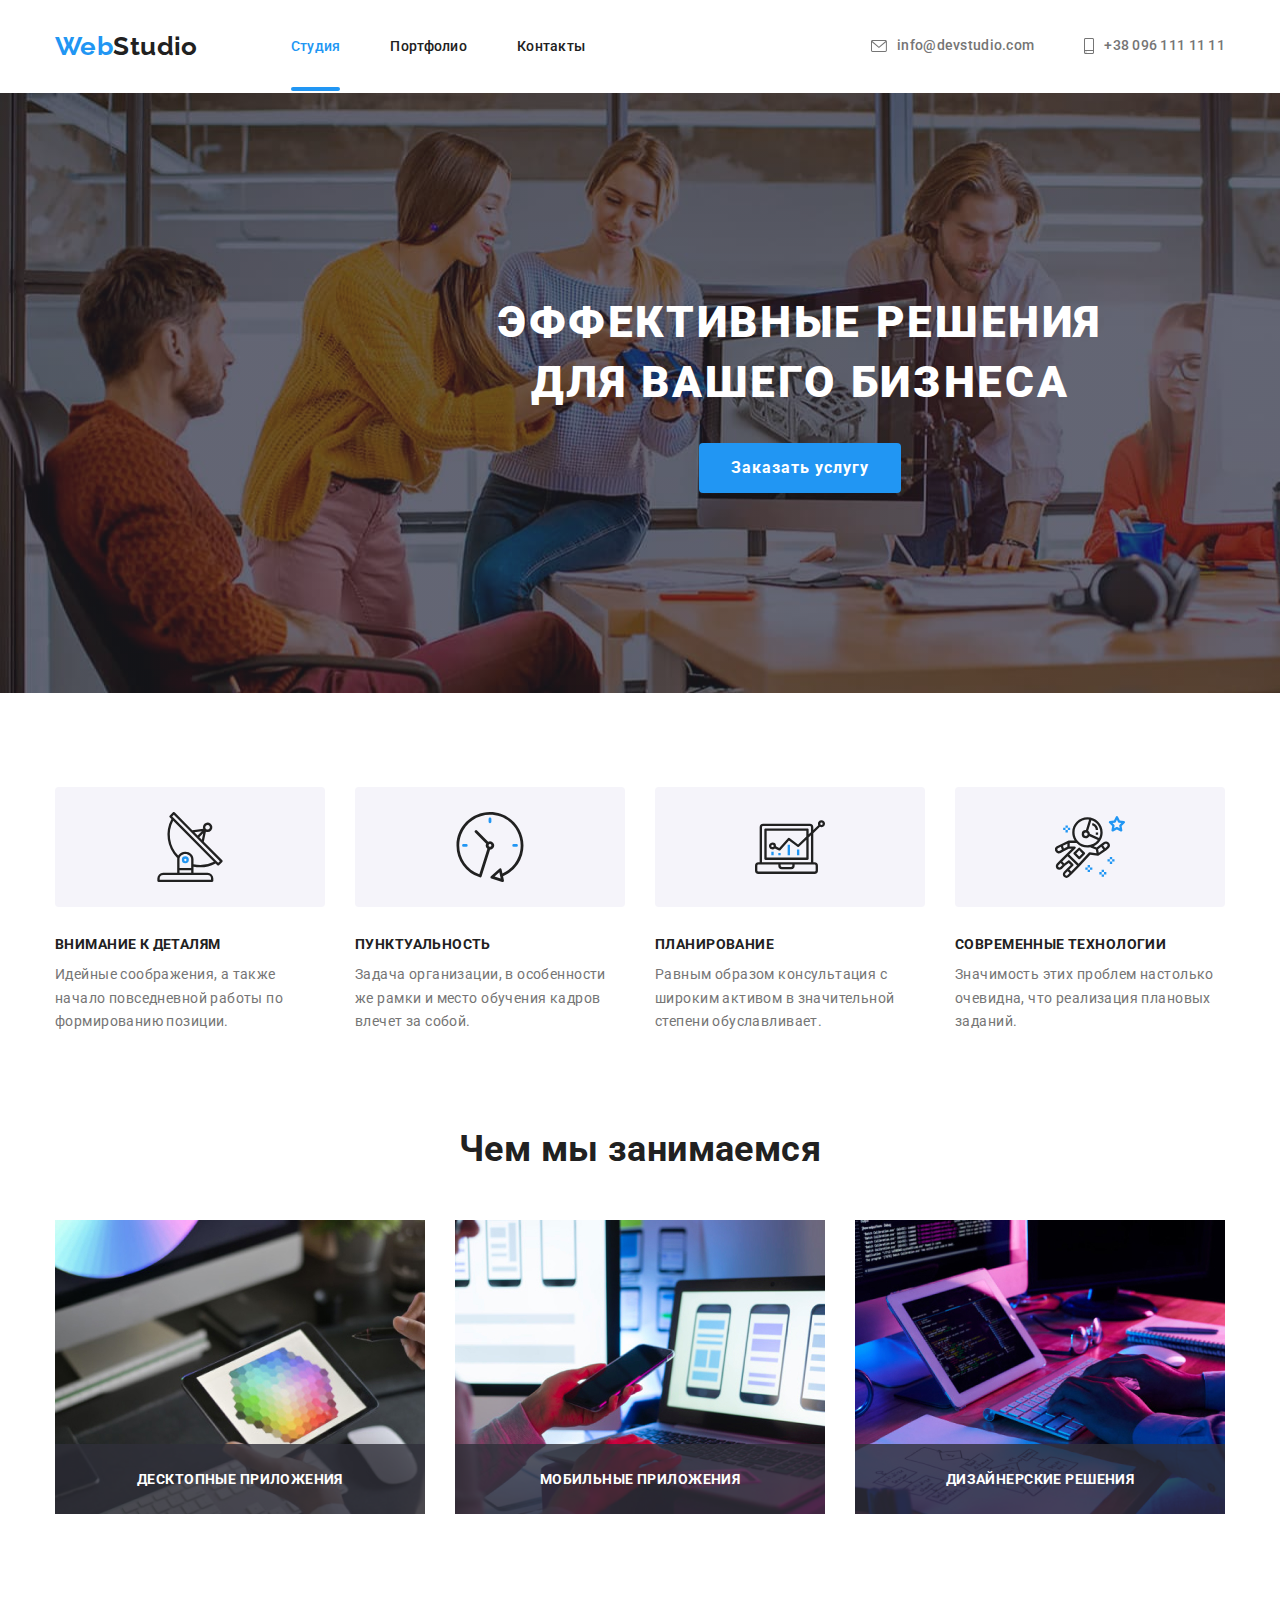
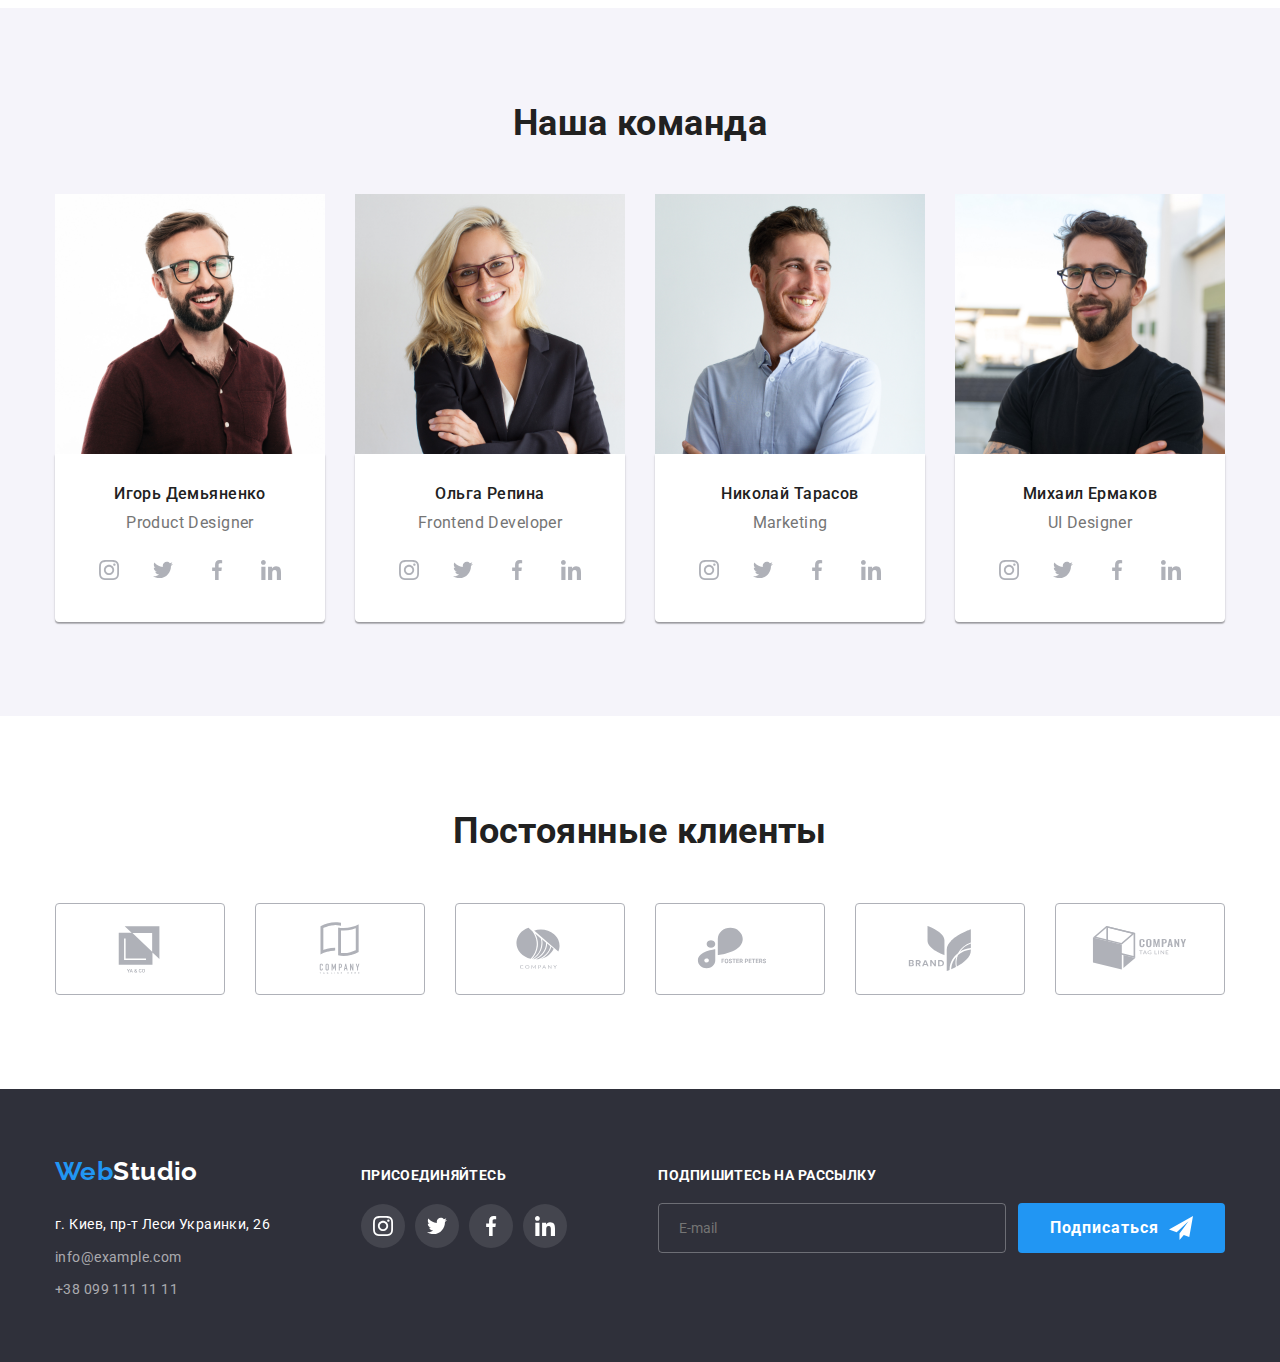
==== index.html @ 73d733df "Clear" ====
<!DOCTYPE html>
<html lang="ru">

<head>
    <meta charset="UTF-8">
    <meta http-equiv="X-UA-Compatible" content="IE=edge">
    <meta name="viewport" content="width=device-width, initial-scale=1.0">
    <title>Document</title>
    <link rel="stylesheet" href="https://cdnjs.cloudflare.com/ajax/libs/modern-normalize/1.1.0/modern-normalize.min.css">
    <link href="https://fonts.googleapis.com/css2?family=Raleway:wght@700&family=Roboto:wght@400;500;700;900&display=swap"
    rel="stylesheet">
    <link rel="stylesheet" href="./CSS/main.min.css">
</head>

<body>
    <header class="header">
        <div class="container main-header">
        <nav class="header-nav">
            <a href="./index.html" class="logo link"><span class="first-word">Web</span>Studio</a>
            <ul class="site-nav list">
                <li class="site-nav-item"><a href="./index.html" class="studio-link link item">Студия</a></li>
                <li class="site-nav-item"><a href="./portfolio.html" class="link item">Портфолио</a></li>
                <li class="site-nav-item"><a href="" class="contacts-link link item">Контакты</a></li>
            </ul>
        </nav>
        <ul class="contacts list">
            <li class="contact-item"><a href="mailto:info@devstudio.com" class="item">
                <svg class="contact-icon-e-mail">
                    <use href="./images/background-img/symbol-defs.svg#icon-envelope">
                    </use>
                </svg>info@devstudio.com</a></li>
            <li class="contact-item"><a href="tel:+380961111111" class="item">
                <svg class="contact-icon-smartphone">
                    <use href="./images/background-img/symbol-defs.svg#icon-smartphone">
                    </use>
                </svg>+38 096 111 11 11</a></li>
        </ul>
        </div>
    </header>
    <main>
        <!--Секция герой-->
        <section class="hero">
            <div class="container hero__content">
            <h1 class="hero__title">Эффективные решения для вашего бизнеса</h1>
            <button type="button" data-modal-open>Заказать услугу</button> 
            </div>
        </section>
        <!--Секция с особенностями-->
        <section class="features">
            <div class="container">
            <h2 class="visually-hidden">Особенности</h2>
            <ul class="features__list list">
                <li class="features__item">
                    <h3 class="features__title">Внимание к деталям</h3>
                    <p class="features__text">Идейные соображения, а также начало повседневной работы по формированию позиции.</p>
                </li>
                <li class="features__item">
                    <h3 class="features__title">Пунктуальность</h3>
                    <p class="features__text">Задача организации, в особенности же рамки и место обучения кадров влечет за собой.</p>
                </li>
                <li class="features__item">
                    <h3 class="features__title">Планирование</h3>
                    <p class="features__text">Равным образом консультация с широким активом в значительной степени обуславливает.</p>
                </li>
                <li class="features__item">
                    <h3 class="features__title">Современные технологии</h3>
                    <p class="features__text">Значимость этих проблем настолько очевидна, что реализация плановых заданий.</p>
                </li>
            </ul>
            </div>
        </section>
        <!--Секция о работе-->
        <section class="work">
            <div class="container">
            <h2 class="work__title title">Чем мы занимаемся</h2>
            <ul class="work__list list">
                <li class="work__item">
                    <img src="./images/section3/img.jpg" width="370" height="294" alt="Печать на планшете">
                                      <div class="work__box"><p class="work__text">Десктопные приложения</p></div>
                </li>
                <li class="work__item"><img src="./images/section3/img-2.jpg" width="370" height="294" alt="Печать на ноутбуке">
                                      <div class="work__box"><p class="work__text">Мобильные приложения</p></div>
                </li>
                <li class="work__item"><img src="./images/section3/img-3.jpg" width="370" height="294" alt="Планшет с изображением палитры">
                                      <div class="work__box"><p class="work__text">Дизайнерские решения</p></div>
                </li>
            </ul>
            </div>
        </section>
        <!--Секция команды-->
        <section class="cards">
            <div class="container">
            <h2 class="cards__title title">Наша команда</h2>
            <ul class="cards__list list">
                <li class="cards__item">
                    <img src="./images/section4/img.jpg" width="270" height="260" alt="Изображение мужчини">
                    <div class="cards__footer">
                    <h3 class="cards__name">Игорь Демьяненко</h3>
                    <p class="cards__pos">Product Designer</p>
                    <ul class="social list">
                        <li class="social__item"><a href="" target="_blank"
                rel="noopener nofollow noreferrer" class="social__link">
                                <svg class="social__icon">
                                    <use href="./images/background-img/symbol-defs.svg#icon-instagram"></use>
                                </svg>
                            </a></li>
                        <li class="social__item"><a href="" target="_blank"
                rel="noopener nofollow noreferrer" class="social__link">
                                <svg class="social__icon">
                                    <use href="./images/background-img/symbol-defs.svg#icon-twitter">
                                    </use>
                                </svg>
                            </a></li>
                        <li class="social__item"><a href="" target="_blank"
                rel="noopener nofollow noreferrer" class="social__link">
                                <svg class="social__icon">
                                    <use href="./images/background-img/symbol-defs.svg#icon-facebook">
                                    </use>
                                </svg>
                            </a></li>
                        <li class="social__item"><a href="" target="_blank"
                rel="noopener nofollow noreferrer" class="social__link">
                                <svg class="social__icon">
                                    <use href="./images/background-img/symbol-defs.svg#icon-linkedin">
                                    </use>
                                </svg>
                            </a></li>
                    </ul>
                    </div>
                </li>
                <li class="cards__item">
                    <img src="./images/section4/img-2.jpg" width="270" height="260" alt="Изображение женщини">
                    <div class="cards__footer">
                    <h3 class="cards__name">Ольга Репина</h3>
                    <p class="cards__pos">Frontend Developer</p>
                    <ul class="social list">
                        <li class="social__item"><a href="" target="_blank"
                rel="noopener nofollow noreferrer" class="social__link">
                                <svg class="social__icon">
                                    <use href="./images/background-img/symbol-defs.svg#icon-instagram"></use>
                                </svg>
                            </a></li>
                        <li class="social__item"><a href="" target="_blank"
                rel="noopener nofollow noreferrer" class="social__link">
                                <svg class="social__icon">
                                    <use href="./images/background-img/symbol-defs.svg#icon-twitter">
                                    </use>
                                </svg>
                            </a></li>
                        <li class="social__item"><a href="" target="_blank"
                rel="noopener nofollow noreferrer" class="social__link">
                                <svg class="social__icon">
                                    <use href="./images/background-img/symbol-defs.svg#icon-facebook">
                                    </use>
                                </svg>
                            </a></li>
                        <li class="social__item"><a href="" target="_blank"
                rel="noopener nofollow noreferrer" class="social__link">
                                <svg class="social__icon">
                                    <use href="./images/background-img/symbol-defs.svg#icon-linkedin">
                                    </use>
                                </svg>
                            </a></li>
                    </ul>
                    </div>
                </li>
                <li class="cards__item">
                    <img src="./images/section4/img-3.jpg" width="270" height="260" alt="Изображение мужчини">
                    <div class="cards__footer">
                    <h3 class="cards__name">Николай Тарасов</h3>
                    <p class="cards__pos">Marketing</p>
                    <ul class="social list">
                        <li class="social__item"><a href="" target="_blank"
                rel="noopener nofollow noreferrer" class="social__link">
                                <svg class="social__icon">
                                    <use href="./images/background-img/symbol-defs.svg#icon-instagram"></use>
                                </svg>
                            </a></li>
                        <li class="social__item"><a href="" target="_blank"
                rel="noopener nofollow noreferrer" class="social__link">
                                <svg class="social__icon">
                                    <use href="./images/background-img/symbol-defs.svg#icon-twitter">
                                    </use>
                                </svg>
                            </a></li>
                        <li class="social__item"><a href="" target="_blank"
                rel="noopener nofollow noreferrer" class="social__link">
                                <svg class="social__icon">
                                    <use href="./images/background-img/symbol-defs.svg#icon-facebook">
                                    </use>
                                </svg>
                            </a></li>
                        <li class="social__item"><a href="" target="_blank"
                rel="noopener nofollow noreferrer" class="social__link">
                                <svg class="social__icon">
                                    <use href="./images/background-img/symbol-defs.svg#icon-linkedin">
                                    </use>
                                </svg>
                            </a></li>
                    </ul>
                    </div>
                </li>
                <li class="cards__item">
                    <img src="./images/section4/img-4.jpg" width="270" height="260" alt="Изображение мужчини">
                    <div class="cards__footer">
                    <h3 class="cards__name">Михаил Ермаков</h3>
                    <p class="cards__pos">UI Designer</p>
                    <ul class="social list">
                        <li class="social__item"><a href="" target="_blank"
                rel="noopener nofollow noreferrer" class="social__link">
                                <svg class="social__icon">
                                    <use href="./images/background-img/symbol-defs.svg#icon-instagram"></use>
                                </svg>
                            </a></li>
                        <li class="social__item"><a href="" target="_blank"
                rel="noopener nofollow noreferrer" class="social__link">
                                <svg class="social__icon">
                                    <use href="./images/background-img/symbol-defs.svg#icon-twitter">
                                    </use>
                                </svg>
                            </a></li>
                        <li class="social__item"><a href="" target="_blank"
                rel="noopener nofollow noreferrer" class="social__link">
                                <svg class="social__icon">
                                    <use href="./images/background-img/symbol-defs.svg#icon-facebook">
                                    </use>
                                </svg>
                            </a></li>
                        <li class="social__item"><a href="" target="_blank"
                rel="noopener nofollow noreferrer" class="social__link">
                                <svg class="social__icon">
                                    <use href="./images/background-img/symbol-defs.svg#icon-linkedin">
                                    </use>
                                </svg>
                            </a></li>
                    </ul>
                    </div>
                </li>
            </ul>
            </div>
        </section>
        <!-- Секция постоянные клиенты -->
        <section class="clients">
            <div class="container">
            <h2 class="clients__title">Постоянные клиенты</h2>
            <ul class="clients__list list">
                <li class="clients__item"><a href="" class="clients__link">
                    <svg class="clients__icon">
                        <use href="./images/background-img/symbol-defs.svg#icon-first">
                        </use>
                    </svg>
                </a></li>
                <li class="clients__item"><a href="" class="clients__link">
                    <svg class="clients__icon">
                        <use href="./images/background-img/symbol-defs.svg#icon-second">

                        </use>
                    </svg>
                </a></li>
                <li class="clients__item"><a href="" class="clients__link">
                    <svg class="clients__icon">
                        <use href="./images/background-img/symbol-defs.svg#icon-third">
                        </use>
                    </svg>
                </a></li>
                <li class="clients__item"><a href="" class="clients__link">
                    <svg class="clients__icon">
                        <use href="./images/background-img/symbol-defs.svg#icon-fourth">
                        </use>
                    </svg>
                </a></li>
                <li class="clients__item"><a href="" class="clients__link">
                    <svg class="clients__icon">
                        <use href="./images/background-img/symbol-defs.svg#icon-fifth">
                        </use>
                    </svg>
                </a></li>
                <li class="clients__item"><a href="" class="clients__link">
                    <svg class="clients__icon">
                        <use href="./images/background-img/symbol-defs.svg#icon-sixth">
                        </use>
                    </svg>
                </a></li>
            </ul>
            </div>
        </section>
    </main>

    <!-- FOOTER -->
    <footer class="footer">
        <div class="container footer-container">
            <div class="first-part">
        <a href="./index.html" class="logo link"><span class="first-word">Web</span>Studio</a>
                <address>
                    <ul class="contacts-list list">
                        <li class="fact-address footer-item"> <a href="https://www.google.com/maps/place/бул.+Леси+Украинки,+26,+Киев,+02000/@50.4265807,30.5361971,17z/data=!3m1!4b1!4m5!3m4!1s0x40d4cf0e033ecbe9:0x57a4dffefec77da0!8m2!3d50.4265807!4d30.5383858" target="_blank"
                rel="noopener nofollow noreferrer" class="link address">г. Киев, пр-т Леси Украинки, 26</a></li>
                        <li class="footer-item"><a href="mailto:info@example.com" class="address">info@example.com</a></li>
                        <li class="footer-item"><a href="tel:+380991111111" class="address">+38 099 111 11 11</a></li>
                    </ul>
                </address>
                </div>
                <div class="second-part">
                <p class="second-part-title">присоединяйтесь</p>
                <ul class="social-list list">
                    <li class="social-item"><a href="" target="_blank"
                rel="noopener nofollow noreferrer" class="social-item-link">
                        <svg class="icon">
                            <use href="./images/background-img/symbol-defs.svg#icon-instagram"></use>
                        </svg>
                    </a></li>
                    <li class="social-item"><a href="" target="_blank"
                rel="noopener nofollow noreferrer" class="social-item-link">
                        <svg class="icon">
                            <use href="./images/background-img/symbol-defs.svg#icon-twitter">
                            </use>
                        </svg>
                    </a></li>
                    <li class="social-item"><a href="" target="_blank"
                rel="noopener nofollow noreferrer" class="social-item-link">
                        <svg class="icon">
                            <use href="./images/background-img/symbol-defs.svg#icon-facebook">
                            </use>
                        </svg>
                    </a></li>
                    <li class="social-item"><a href="" target="_blank"
                rel="noopener nofollow noreferrer" class="social-item-link">
                        <svg class="icon">
                            <use href="./images/background-img/symbol-defs.svg#icon-linkedin">
                            </use>
                        </svg>
                    </a></li>
                </ul>
                </div>
                <div class="third-part">
                <p class="third-part-text">подпишитесь на рассылку</p>
                <form class="third-part-form">
                    <input type="email" name="mail" class="mail-input" placeholder="E-mail">
                    <button class="third-part-btn btn" type="submit">Подписаться</button>
                </form>
                </div>
         </div>
    </footer>
    <div class="backdrop is-hidden" data-modal>
        <div class="modal">
            <button class="modal-button" data-modal-close>
                <svg class="exit-icon">
                    <use href="./images/background-img/symbol-defs.svg#icon-Vector-2">
                    </use>
                </svg>
            </button>
            <p class="form-title">Оставьте свои данные, мы вам перезвоним</p>
            <form class="form">
                <div class="form_field">
                <label class="lable" for="name">Имя</label>
                <div class="input-wrap">
                <input class="input" type="text" name="name" id="name">
                <svg class="icon-input" width="18" height="18">
                    <use href="./images/background-img/symbol-defs.svg#icon-person">
                    </use>
                </svg>
                </div>
                </div>
                <div class="form_field">
                <label class="lable" for="tel">Телефон</label>
                <div class="input-wrap">
                <input class="input" type="tel" name="tel" id="tel">
                <svg class="icon-input" width="18" height="18">
                    <use href="./images/background-img/symbol-defs.svg#icon-phone">
                    </use>
                    </svg>
                </div>
                </div>
                <div class="form_field">
                <label class="lable" for="mail">Почта</label>
                <div class="input-wrap">
                <input class="input" type="email" name="mail" id="mail">
                <svg class="icon-input" width="18" height="18">
                    <use href="./images/background-img/symbol-defs.svg#icon-email">
                    </use>
                </svg>
                </div>
                </div>
                <div class="form_field">
                    <label class="lable" for="modal-textarea">Комментарий</label>
                    <textarea class="textarea" name="comment" id="modal-textarea" placeholder="Введите текст" ></textarea>
                </div>
                <div class="form_field">
                    <input type="checkbox" name="agreement" value="agreement" class="modal-check visually-hidden" id="agreement" />
                    <label for="agreement" class="agreement-text">Соглашаюсь с рассылкой и принимаю <a class="contract-link" href="">Условия договора</a></label>
                 </div>
                 <button class="modal-btn btn" type="submit">Отправить</button>
            </form>
        </div>
        </div>

        <script src="./js/modal.js"></script>
</body>
</html>
---- CSS/main.min.css ----
:root{--bgc: #FFFFFF;--secondary-bgc: #2F303A;--bgc-accent: #F5F4FA;--text-color: #757575;--header-color: #212121;--accent-text: #2196F3;--main-cub: cubic-bezier(0.4, 0, 0.2, 1)}.visually-hidden{position:absolute;white-space:nowrap;width:1px;height:1px;overflow:hidden;border:0;padding:0;clip:rect(0 0 0 0);clip-path:inset(50%);margin:-1px}p,h1,h2,h3,h4,h5,h6{margin:0}ul,ol{margin:0;padding-left:0}button{cursor:pointer}img{display:block}body{background-color:var(--bgc);color:var(--text-color);font-family:Roboto,sans-serif;font-size:14px;letter-spacing:.03em}.list{list-style:none}.link{text-decoration:none}.container{width:1200px;margin:0 auto;padding-left:15px;padding-right:15px}button{display:inline-block;background-color:var(--accent-text);color:var(--bgc);font-family:inherit;font-weight:700;font-size:16px;line-height:1.87;letter-spacing:.06em;border-radius:4px;min-width:200px;height:50px;padding:10px 32px;border:0}.title{color:var(--header-color);font-weight:700;font-size:36px;line-height:1.17;text-align:center}.backdrop{position:fixed;top:0;left:0;width:100%;height:100%;background-color:rgba(0,0,0,.2);opacity:1;transition:opacity 250ms var(--main-cub),visibility 250ms var(--main-cub)}.backdrop.is-hidden{opacity:0;pointer-events:none;visibility:hidden}.modal{position:absolute;top:50%;left:50%;transform:translate(-50%, -50%);width:528px;min-height:581px;background-color:var(--bgc);padding:40px;box-shadow:0px 4px 4px rgba(0,0,0,.15);border-radius:4px;transform:translate(-50%, -50%) scale(1);transition:transform 250ms var(--main-cub)}.backdrop.is-hidden .modal{transform:translate(-50%, -50%) scale(0.75)}.modal-button{position:absolute;top:8px;right:8px;display:flex;align-items:center;justify-content:center;padding:0;min-width:30px;height:30px;border:1px solid rgba(0,0,0,.1);background-color:rgba(0,0,0,0);border-radius:50%;opacity:1;transition:opacity 250ms var(--main-cub)}.modal-button:hover,.modal-button:focus{fill:var(--accent-text)}.exit-icon{padding:1px;width:11px;height:11px}.form-title{font-weight:700;font-size:20px;line-height:1.15;text-align:center;margin-bottom:12px;color:var(--header-color)}.form_field{width:448px;margin-bottom:10px}.lable{display:block;font-size:12px;line-height:1.1666666667;letter-spacing:.01em;margin-bottom:4px;color:var(--text-color)}.input-wrap{position:relative}.input{width:100%;height:40px;border:1px solid rgba(33,33,33,.2);border-radius:4px;padding-left:35px;outline:none;transition:border-color 250ms var(--main-cub)}.input:focus{border-color:var(--accent-text)}.icon-input{position:absolute;left:12px;top:50%;transform:translateY(-50%);transition:fill 250ms var(--main-cub)}.icon-input:focus+.icon-input{fill:var(--accent-text)}.textarea{width:100%;height:120px;padding:12px 16px;border:1px solid rgba(33,33,33,.2);border-radius:4px;resize:none;outline:none;transition:border-color 250ms var(--main-cub)}.textarea::placeholder{font-size:14px;line-height:1.1428571429;letter-spacing:.01em;color:rgba(117,117,117,.5)}.textarea:focus{border-color:var(--accent-text)}.agreement-text{display:flex;align-items:center;font-weight:400;font-size:14px;line-height:1.7142857143;color:#757575}.agreement-text::before{content:"";width:16px;height:15px;border:2px solid var(--header-color);border-radius:3px;margin-right:8px}.modal-check:checked+.agreement-text::before{background-color:var(--accent-text);background-image:url(../images/background-img/check.svg);background-repeat:no-repeat;background-position:center;border:none}.modal-check:focus+.agreement-text::before{border-color:var(--accent-text)}.contract-link{color:var(--accent-text)}.modal-btn{display:block;margin:0 auto;margin-top:30px;box-shadow:0px 4px 4px rgba(0,0,0,.15);border-radius:4px}.main-header{display:flex;align-items:center}.header{padding-top:24px;padding-bottom:25px}.header-nav{display:flex;align-items:center}.logo{color:var(--header-color);font-family:Raleway,sans-serif;font-weight:700;font-size:26px;line-height:1.7;margin-right:93px}.logo .first-word{color:var(--accent-text)}.site-nav{display:flex}.site-nav>li:not(:last-child){margin-right:50px}.site-nav a{color:var(--header-color);font-weight:500;line-height:16px;letter-spacing:.02em;transition:color 250ms var(--main-cub)}.site-nav a:hover,.site-nav a:focus{color:var(--accent-text)}.site-nav-item{position:relative}.site-nav .studio-link::after{position:absolute;bottom:0;left:0;transform:translateY(37px);content:"";display:block;width:100%;height:4px;background:#2196f3;border-radius:2px}.site-nav .portfolio-link::after{position:absolute;bottom:0;left:0;transform:translateY(37px);content:"";display:block;width:100%;height:4px;background:#2196f3;border-radius:2px}.site-nav .portfolio-link{color:var(--accent-text)}.site-nav .studio-link{color:var(--accent-text)}.contacts{display:flex;margin-left:auto}.contacts a{display:flex;align-items:center;font-weight:500;line-height:1.14;letter-spacing:.02em;color:var(--text-color);text-decoration:none;transition:color 250ms var(--main-cub)}.contacts a:hover,.contacts a:focus{color:var(--accent-text)}.contacts>.contact-item:not(:last-child){margin-right:50px}.item{padding-top:12px;padding-bottom:12px}.contact-icon-e-mail{width:16px;height:12px;fill:currentColor;margin-right:10px}.contact-icon-smartphone{width:10px;height:16px;fill:currentColor;margin-right:10px}.hero{background-color:#c4c4c4;width:1600px;background-image:linear-gradient(rgba(47, 48, 58, 0.4), rgba(47, 48, 58, 0.4)),url(../images/background-img/img-bg.jpg);background-repeat:no-repeat;margin:auto;padding-top:200px;padding-bottom:200px}.hero__content{text-align:center}.hero__title{color:var(--bgc);width:696px;font-weight:900;font-size:44px;line-height:1.36;letter-spacing:.06em;text-transform:uppercase;margin-left:auto;margin-right:auto;margin-bottom:30px}.features{padding-top:94px;padding-bottom:94px}.features__list{display:flex;justify-content:center}.features__item{width:calc((100% - 90px)/4);margin-right:30px}.features__item:last-child{margin-right:0}.features__text{font-size:14px;line-height:1.7;letter-spacing:.03em}.features__title{color:var(--header-color);font-weight:700;font-size:14px;line-height:1.14;text-transform:uppercase;margin-bottom:10px}.features__item::before{display:block;content:"";margin-bottom:30px;height:120px;background-color:var(--bgc-accent);border-radius:4px;background-repeat:no-repeat;background-size:70px;background-position:center}.features__item:nth-child(1)::before{background-image:url(../images/background-img/antenna.svg)}.features__item:nth-child(2)::before{background-image:url(../images/background-img/clock.svg)}.features__item:nth-child(3)::before{background-image:url(../images/background-img/diagram.svg)}.features__item:nth-child(4)::before{background-image:url(../images/background-img/astronaut.svg)}.work{padding-top:0;padding-bottom:94px}.work__title{margin-bottom:50px}.work__list{display:flex}.work__item{position:relative}.work__box{position:absolute;bottom:0;left:0;display:flex;align-items:center;justify-content:center;width:370px;height:70px;background-color:rgba(47,48,58,.8)}.work__text{font-weight:700;line-height:1.1428571429;text-align:center;text-transform:uppercase;color:#fff}.work__item:not(:last-child){margin-right:30px}.cards{padding-top:94px;padding-bottom:94px;background-color:var(--bgc-accent)}.cards__title{margin-bottom:50px}.cards__list{display:flex}.cards__footer{width:270px;background-color:var(--bgc);padding-top:30px;padding-bottom:30px;text-align:center;border-radius:0px 0px 4px 4px;box-shadow:0px 1px 3px rgba(0,0,0,.12),0px 1px 1px rgba(0,0,0,.14),0px 2px 1px rgba(0,0,0,.2)}.cards__item:not(:last-child){margin-right:30px}.cards__name{color:var(--header-color);font-weight:500;font-size:16px;line-height:1.19;margin-bottom:10px}.cards__pos{font-size:16px;line-height:1.19;margin-bottom:16px}.social{display:flex;justify-content:center}.social__item{width:44px;height:44px;margin-right:10px;display:flex;align-items:center;justify-content:center}.social__item:last-child{margin-right:0}.social__link{width:44px;height:44px;background-color:rgba(0,0,0,0);border-radius:50%;display:flex;align-items:center;justify-content:center;transition:background-color 250ms var(--main-cub)}.social__link:hover,.social__link:focus{background-color:var(--accent-text)}.social__icon{width:20px;height:20px;fill:#afb1b8;transition:fill 250ms var(--main-cub)}.social__link:hover .social__icon,.social__link:focus .social__icon{fill:var(--bgc)}.clients{padding-top:94px;padding-bottom:94px}.clients__title{font-size:36px;line-height:1.17;text-align:center;margin-bottom:50px;color:#212121}.clients__list{display:flex;justify-content:center}.clients__item{width:170px;height:92px;margin-right:30px}.clients__item:last-child{margin-right:0}.clients__link{width:100%;height:100%;border:1px solid #afb1b8;border-radius:4px;display:flex;align-items:center;justify-content:center;transition:border-color 250ms var(--main-cub)}.clients__link:hover,.clients__link:focus{border-color:var(--accent-text)}.clients__icon{width:106px;height:60px;fill:#afb1b8;transition:fill 250ms var(--main-cub)}.clients__link:hover .clients__icon,.clients__link:focus .clients__icon{fill:var(--accent-text)}.footer{background-color:var(--secondary-bgc);padding-top:60px;padding-bottom:60px}.footer-container{display:flex;align-items:baseline}.first-part{margin-right:70px}.first-part>.logo{display:block;color:var(--bgc);font-family:Raleway,sans-serif;font-weight:700;font-size:26px;line-height:1.7;margin-bottom:20px}.footer-item{display:block;margin-bottom:9px}.footer-item:last-child{margin-bottom:0}.first-word{color:var(--accent-text)}.second-part-title{font-weight:700;font-size:14px;line-height:1.14;letter-spacing:.03em;text-transform:uppercase;color:#fff;margin-bottom:20px}.third-part{margin-left:auto}.third-part-text{margin-bottom:20px;font-weight:700;font-size:14px;line-height:1.1428571429;text-transform:uppercase;color:#fff}.third-part-form{display:flex;align-items:center}.mail-input{display:inline-block;color:var(--bgc);background-color:rgba(0,0,0,0);width:348px;height:50px;border:1px solid rgba(255,255,255,.3);border-radius:4px;outline:none;padding-left:20px;transition:border-color 250ms var(--main-cub)}.mail-input:focus{border-color:var(--accent-text)}.third-part-btn{display:flex;align-items:center;justify-content:center;margin-left:12px}.third-part-btn::after{display:inline-block;content:"";width:24px;height:24px;background-color:rgba(0,0,0,0);background-image:url(../images/background-img/icon-send.svg);margin-left:10px}.contacts-list{font-weight:400;line-height:1.7}.contacts-list>.fact-address>a{color:var(--bgc);font-style:normal}.contacts-list .address{color:rgba(255,255,255,.6);text-decoration:none;font-style:normal;transition:color 250ms var(--main-cub)}.contacts-list .address:hover,.contacts-list .address:focus{color:var(--accent-text)}.social-list{display:flex;justify-content:center}.social-item{width:44px;height:44px;margin-right:10px}.social-item:last-child{margin-right:0}.social-item-link{width:100%;height:100%;background-color:rgba(255,255,255,.1);display:flex;border-radius:50%;align-items:center;justify-content:center;transition:background-color 250ms var(--main-cub)}.social-item-link:hover,.social-item-link:focus{background-color:var(--accent-text)}.social-item-link .icon{width:20px;height:20px;fill:var(--bgc);transition:fill 250ms var(--main-cub)}/*# sourceMappingURL=main.min.css.map */
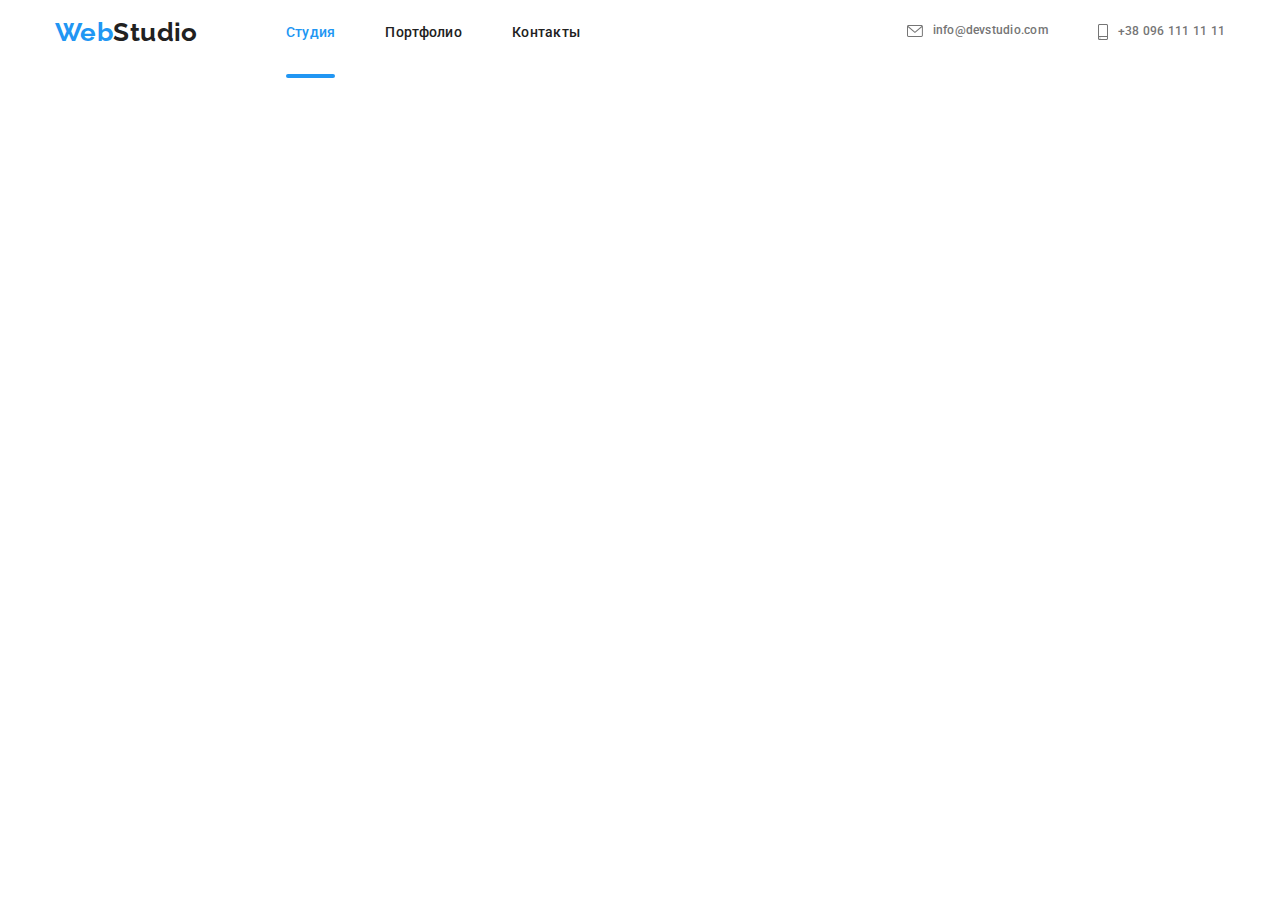
==== commit a2cda9c0: "header-adaptive" ====
--- a/index.html
+++ b/index.html
@@ -35,18 +35,59 @@
                     </use>
                 </svg>+38 096 111 11 11</a></li>
         </ul>
+        <button type="button" class="menu-open-btn">
+            <svg width="40" height="40" class="icon-open">
+                <use href="./images/background-img/symbol-defs.svg#icon-menu_burger">
+                </use>
+            </svg>
+        </button>
+        </div>
+        <div class="mob-menu is-hidden">
+            <div class="container">
+            <div class="mob-menu-top">
+            <button type="button" class="menu-close-btn">
+                <svg width="40" height="40" class="icon-close">
+                    <use href="./images/background-img/symbol-defs.svg#icon-close">
+                    </use>
+                </svg>
+            </button>
+            <ul class="mob-site-nav list">
+                <li class="mob-site-nav__item"><a href="./index.html" class="studio-link link item">Студия</a></li>
+                <li class="mob-site-nav__item"><a href="./portfolio.html" class="link item">Портфолио</a></li>
+                <li class="mob-site-nav__item"><a href="" class="contacts-link link item">Контакты</a></li>
+            </ul>
+            </div>
+            <div class="mob-menu-bottom">
+            <ul class="mob-menu__contacts list">
+                <li class="mob-menu__item"><a href="tel:+380961111111" class="tel">
+                        +38 096 111 11 11</a></li>
+                <li class="mob-menu__item"><a href="mailto:info@devstudio.com" class="mail">
+                        info@devstudio.com</a></li>
+            </ul>
+            <ul class="mob-menu-social list">
+                <li class="mob-menu-social__item"><a href="" target="_blank"
+                  rel="noopener nofollow noreferrer">Instagram</a></li>
+                <li class="mob-menu-social__item"><a href="" target="_blank"
+                  rel="noopener nofollow noreferrer">Twitter</a></li>
+                <li class="mob-menu-social__item"><a href="" target="_blank"
+                  rel="noopener nofollow noreferrer">Facebook</a></li>
+                <li class="mob-menu-social__item"><a href="" target="_blank"
+                  rel="noopener nofollow noreferrer">LinkedIn</a></li>
+            </ul>
+            </div>
+            </div>
         </div>
     </header>
     <main>
         <!--Секция герой-->
-        <section class="hero">
+        <!-- <section class="hero">
             <div class="container hero__content">
             <h1 class="hero__title">Эффективные решения для вашего бизнеса</h1>
             <button type="button" data-modal-open>Заказать услугу</button> 
             </div>
-        </section>
+        </section> -->
         <!--Секция с особенностями-->
-        <section class="features">
+        <!-- <section class="features">
             <div class="container">
             <h2 class="visually-hidden">Особенности</h2>
             <ul class="features__list list">
@@ -68,9 +109,9 @@
                 </li>
             </ul>
             </div>
-        </section>
+        </section> -->
         <!--Секция о работе-->
-        <section class="work">
+        <!-- <section class="work">
             <div class="container">
             <h2 class="work__title title">Чем мы занимаемся</h2>
             <ul class="work__list list">
@@ -86,9 +127,9 @@
                 </li>
             </ul>
             </div>
-        </section>
+        </section> -->
         <!--Секция команды-->
-        <section class="cards">
+        <!-- <section class="cards">
             <div class="container">
             <h2 class="cards__title title">Наша команда</h2>
             <ul class="cards__list list">
@@ -238,9 +279,9 @@
                 </li>
             </ul>
             </div>
-        </section>
+        </section> -->
         <!-- Секция постоянные клиенты -->
-        <section class="clients">
+        <!-- <section class="clients">
             <div class="container">
             <h2 class="clients__title">Постоянные клиенты</h2>
             <ul class="clients__list list">
@@ -283,11 +324,11 @@
                 </a></li>
             </ul>
             </div>
-        </section>
+        </section> -->
     </main>
 
     <!-- FOOTER -->
-    <footer class="footer">
+    <!-- <footer class="footer">
         <div class="container footer-container">
             <div class="first-part">
         <a href="./index.html" class="logo link"><span class="first-word">Web</span>Studio</a>
@@ -340,7 +381,7 @@
                 </form>
                 </div>
          </div>
-    </footer>
+    </footer> -->
     <div class="backdrop is-hidden" data-modal>
         <div class="modal">
             <button class="modal-button" data-modal-close>
@@ -395,5 +436,6 @@
         </div>
 
         <script src="./js/modal.js"></script>
+        <script src="./js/menu.js"></script>
 </body>
 </html> --- a/CSS/main.min.css
+++ b/CSS/main.min.css
@@ -1 +1 @@
-:root{--bgc: #FFFFFF;--secondary-bgc: #2F303A;--bgc-accent: #F5F4FA;--text-color: #757575;--header-color: #212121;--accent-text: #2196F3;--main-cub: cubic-bezier(0.4, 0, 0.2, 1)}.visually-hidden{position:absolute;white-space:nowrap;width:1px;height:1px;overflow:hidden;border:0;padding:0;clip:rect(0 0 0 0);clip-path:inset(50%);margin:-1px}p,h1,h2,h3,h4,h5,h6{margin:0}ul,ol{margin:0;padding-left:0}button{cursor:pointer}img{display:block}body{background-color:var(--bgc);color:var(--text-color);font-family:Roboto,sans-serif;font-size:14px;letter-spacing:.03em}.list{list-style:none}.link{text-decoration:none}.container{width:1200px;margin:0 auto;padding-left:15px;padding-right:15px}button{display:inline-block;background-color:var(--accent-text);color:var(--bgc);font-family:inherit;font-weight:700;font-size:16px;line-height:1.87;letter-spacing:.06em;border-radius:4px;min-width:200px;height:50px;padding:10px 32px;border:0}.title{color:var(--header-color);font-weight:700;font-size:36px;line-height:1.17;text-align:center}.backdrop{position:fixed;top:0;left:0;width:100%;height:100%;background-color:rgba(0,0,0,.2);opacity:1;transition:opacity 250ms var(--main-cub),visibility 250ms var(--main-cub)}.backdrop.is-hidden{opacity:0;pointer-events:none;visibility:hidden}.modal{position:absolute;top:50%;left:50%;transform:translate(-50%, -50%);width:528px;min-height:581px;background-color:var(--bgc);padding:40px;box-shadow:0px 4px 4px rgba(0,0,0,.15);border-radius:4px;transform:translate(-50%, -50%) scale(1);transition:transform 250ms var(--main-cub)}.backdrop.is-hidden .modal{transform:translate(-50%, -50%) scale(0.75)}.modal-button{position:absolute;top:8px;right:8px;display:flex;align-items:center;justify-content:center;padding:0;min-width:30px;height:30px;border:1px solid rgba(0,0,0,.1);background-color:rgba(0,0,0,0);border-radius:50%;opacity:1;transition:opacity 250ms var(--main-cub)}.modal-button:hover,.modal-button:focus{fill:var(--accent-text)}.exit-icon{padding:1px;width:11px;height:11px}.form-title{font-weight:700;font-size:20px;line-height:1.15;text-align:center;margin-bottom:12px;color:var(--header-color)}.form_field{width:448px;margin-bottom:10px}.lable{display:block;font-size:12px;line-height:1.1666666667;letter-spacing:.01em;margin-bottom:4px;color:var(--text-color)}.input-wrap{position:relative}.input{width:100%;height:40px;border:1px solid rgba(33,33,33,.2);border-radius:4px;padding-left:35px;outline:none;transition:border-color 250ms var(--main-cub)}.input:focus{border-color:var(--accent-text)}.icon-input{position:absolute;left:12px;top:50%;transform:translateY(-50%);transition:fill 250ms var(--main-cub)}.icon-input:focus+.icon-input{fill:var(--accent-text)}.textarea{width:100%;height:120px;padding:12px 16px;border:1px solid rgba(33,33,33,.2);border-radius:4px;resize:none;outline:none;transition:border-color 250ms var(--main-cub)}.textarea::placeholder{font-size:14px;line-height:1.1428571429;letter-spacing:.01em;color:rgba(117,117,117,.5)}.textarea:focus{border-color:var(--accent-text)}.agreement-text{display:flex;align-items:center;font-weight:400;font-size:14px;line-height:1.7142857143;color:#757575}.agreement-text::before{content:"";width:16px;height:15px;border:2px solid var(--header-color);border-radius:3px;margin-right:8px}.modal-check:checked+.agreement-text::before{background-color:var(--accent-text);background-image:url(../images/background-img/check.svg);background-repeat:no-repeat;background-position:center;border:none}.modal-check:focus+.agreement-text::before{border-color:var(--accent-text)}.contract-link{color:var(--accent-text)}.modal-btn{display:block;margin:0 auto;margin-top:30px;box-shadow:0px 4px 4px rgba(0,0,0,.15);border-radius:4px}.main-header{display:flex;align-items:center}.header{padding-top:24px;padding-bottom:25px}.header-nav{display:flex;align-items:center}.logo{color:var(--header-color);font-family:Raleway,sans-serif;font-weight:700;font-size:26px;line-height:1.7;margin-right:93px}.logo .first-word{color:var(--accent-text)}.site-nav{display:flex}.site-nav>li:not(:last-child){margin-right:50px}.site-nav a{color:var(--header-color);font-weight:500;line-height:16px;letter-spacing:.02em;transition:color 250ms var(--main-cub)}.site-nav a:hover,.site-nav a:focus{color:var(--accent-text)}.site-nav-item{position:relative}.site-nav .studio-link::after{position:absolute;bottom:0;left:0;transform:translateY(37px);content:"";display:block;width:100%;height:4px;background:#2196f3;border-radius:2px}.site-nav .portfolio-link::after{position:absolute;bottom:0;left:0;transform:translateY(37px);content:"";display:block;width:100%;height:4px;background:#2196f3;border-radius:2px}.site-nav .portfolio-link{color:var(--accent-text)}.site-nav .studio-link{color:var(--accent-text)}.contacts{display:flex;margin-left:auto}.contacts a{display:flex;align-items:center;font-weight:500;line-height:1.14;letter-spacing:.02em;color:var(--text-color);text-decoration:none;transition:color 250ms var(--main-cub)}.contacts a:hover,.contacts a:focus{color:var(--accent-text)}.contacts>.contact-item:not(:last-child){margin-right:50px}.item{padding-top:12px;padding-bottom:12px}.contact-icon-e-mail{width:16px;height:12px;fill:currentColor;margin-right:10px}.contact-icon-smartphone{width:10px;height:16px;fill:currentColor;margin-right:10px}.hero{background-color:#c4c4c4;width:1600px;background-image:linear-gradient(rgba(47, 48, 58, 0.4), rgba(47, 48, 58, 0.4)),url(../images/background-img/img-bg.jpg);background-repeat:no-repeat;margin:auto;padding-top:200px;padding-bottom:200px}.hero__content{text-align:center}.hero__title{color:var(--bgc);width:696px;font-weight:900;font-size:44px;line-height:1.36;letter-spacing:.06em;text-transform:uppercase;margin-left:auto;margin-right:auto;margin-bottom:30px}.features{padding-top:94px;padding-bottom:94px}.features__list{display:flex;justify-content:center}.features__item{width:calc((100% - 90px)/4);margin-right:30px}.features__item:last-child{margin-right:0}.features__text{font-size:14px;line-height:1.7;letter-spacing:.03em}.features__title{color:var(--header-color);font-weight:700;font-size:14px;line-height:1.14;text-transform:uppercase;margin-bottom:10px}.features__item::before{display:block;content:"";margin-bottom:30px;height:120px;background-color:var(--bgc-accent);border-radius:4px;background-repeat:no-repeat;background-size:70px;background-position:center}.features__item:nth-child(1)::before{background-image:url(../images/background-img/antenna.svg)}.features__item:nth-child(2)::before{background-image:url(../images/background-img/clock.svg)}.features__item:nth-child(3)::before{background-image:url(../images/background-img/diagram.svg)}.features__item:nth-child(4)::before{background-image:url(../images/background-img/astronaut.svg)}.work{padding-top:0;padding-bottom:94px}.work__title{margin-bottom:50px}.work__list{display:flex}.work__item{position:relative}.work__box{position:absolute;bottom:0;left:0;display:flex;align-items:center;justify-content:center;width:370px;height:70px;background-color:rgba(47,48,58,.8)}.work__text{font-weight:700;line-height:1.1428571429;text-align:center;text-transform:uppercase;color:#fff}.work__item:not(:last-child){margin-right:30px}.cards{padding-top:94px;padding-bottom:94px;background-color:var(--bgc-accent)}.cards__title{margin-bottom:50px}.cards__list{display:flex}.cards__footer{width:270px;background-color:var(--bgc);padding-top:30px;padding-bottom:30px;text-align:center;border-radius:0px 0px 4px 4px;box-shadow:0px 1px 3px rgba(0,0,0,.12),0px 1px 1px rgba(0,0,0,.14),0px 2px 1px rgba(0,0,0,.2)}.cards__item:not(:last-child){margin-right:30px}.cards__name{color:var(--header-color);font-weight:500;font-size:16px;line-height:1.19;margin-bottom:10px}.cards__pos{font-size:16px;line-height:1.19;margin-bottom:16px}.social{display:flex;justify-content:center}.social__item{width:44px;height:44px;margin-right:10px;display:flex;align-items:center;justify-content:center}.social__item:last-child{margin-right:0}.social__link{width:44px;height:44px;background-color:rgba(0,0,0,0);border-radius:50%;display:flex;align-items:center;justify-content:center;transition:background-color 250ms var(--main-cub)}.social__link:hover,.social__link:focus{background-color:var(--accent-text)}.social__icon{width:20px;height:20px;fill:#afb1b8;transition:fill 250ms var(--main-cub)}.social__link:hover .social__icon,.social__link:focus .social__icon{fill:var(--bgc)}.clients{padding-top:94px;padding-bottom:94px}.clients__title{font-size:36px;line-height:1.17;text-align:center;margin-bottom:50px;color:#212121}.clients__list{display:flex;justify-content:center}.clients__item{width:170px;height:92px;margin-right:30px}.clients__item:last-child{margin-right:0}.clients__link{width:100%;height:100%;border:1px solid #afb1b8;border-radius:4px;display:flex;align-items:center;justify-content:center;transition:border-color 250ms var(--main-cub)}.clients__link:hover,.clients__link:focus{border-color:var(--accent-text)}.clients__icon{width:106px;height:60px;fill:#afb1b8;transition:fill 250ms var(--main-cub)}.clients__link:hover .clients__icon,.clients__link:focus .clients__icon{fill:var(--accent-text)}.footer{background-color:var(--secondary-bgc);padding-top:60px;padding-bottom:60px}.footer-container{display:flex;align-items:baseline}.first-part{margin-right:70px}.first-part>.logo{display:block;color:var(--bgc);font-family:Raleway,sans-serif;font-weight:700;font-size:26px;line-height:1.7;margin-bottom:20px}.footer-item{display:block;margin-bottom:9px}.footer-item:last-child{margin-bottom:0}.first-word{color:var(--accent-text)}.second-part-title{font-weight:700;font-size:14px;line-height:1.14;letter-spacing:.03em;text-transform:uppercase;color:#fff;margin-bottom:20px}.third-part{margin-left:auto}.third-part-text{margin-bottom:20px;font-weight:700;font-size:14px;line-height:1.1428571429;text-transform:uppercase;color:#fff}.third-part-form{display:flex;align-items:center}.mail-input{display:inline-block;color:var(--bgc);background-color:rgba(0,0,0,0);width:348px;height:50px;border:1px solid rgba(255,255,255,.3);border-radius:4px;outline:none;padding-left:20px;transition:border-color 250ms var(--main-cub)}.mail-input:focus{border-color:var(--accent-text)}.third-part-btn{display:flex;align-items:center;justify-content:center;margin-left:12px}.third-part-btn::after{display:inline-block;content:"";width:24px;height:24px;background-color:rgba(0,0,0,0);background-image:url(../images/background-img/icon-send.svg);margin-left:10px}.contacts-list{font-weight:400;line-height:1.7}.contacts-list>.fact-address>a{color:var(--bgc);font-style:normal}.contacts-list .address{color:rgba(255,255,255,.6);text-decoration:none;font-style:normal;transition:color 250ms var(--main-cub)}.contacts-list .address:hover,.contacts-list .address:focus{color:var(--accent-text)}.social-list{display:flex;justify-content:center}.social-item{width:44px;height:44px;margin-right:10px}.social-item:last-child{margin-right:0}.social-item-link{width:100%;height:100%;background-color:rgba(255,255,255,.1);display:flex;border-radius:50%;align-items:center;justify-content:center;transition:background-color 250ms var(--main-cub)}.social-item-link:hover,.social-item-link:focus{background-color:var(--accent-text)}.social-item-link .icon{width:20px;height:20px;fill:var(--bgc);transition:fill 250ms var(--main-cub)}/*# sourceMappingURL=main.min.css.map */+:root{--bgc: #FFFFFF;--secondary-bgc: #2F303A;--bgc-accent: #F5F4FA;--text-color: #757575;--header-color: #212121;--accent-text: #2196F3;--main-cub: cubic-bezier(0.4, 0, 0.2, 1)}.visually-hidden{position:absolute;white-space:nowrap;width:1px;height:1px;overflow:hidden;border:0;padding:0;clip:rect(0 0 0 0);clip-path:inset(50%);margin:-1px}p,h1,h2,h3,h4,h5,h6{margin:0}ul,ol{margin:0;padding-left:0}button{cursor:pointer}img{display:block}body{background-color:var(--bgc);color:var(--text-color);font-family:Roboto,sans-serif;font-size:14px;letter-spacing:.03em}.list{list-style:none}.link{text-decoration:none}.container{margin:0 auto;padding-left:15px;padding-right:15px}@media screen and (min-width: 480px){.container{width:480px}}@media screen and (min-width: 768px){.container{width:768px}}@media screen and (min-width: 1200px){.container{width:1200px}}button{display:inline-block;background-color:var(--accent-text);color:var(--bgc);font-family:inherit;font-weight:700;font-size:16px;line-height:1.87;letter-spacing:.06em;border-radius:4px;min-width:200px;height:50px;padding:10px 32px;border:0}.title{color:var(--header-color);font-weight:700;font-size:36px;line-height:1.17;text-align:center}.backdrop{position:fixed;top:0;left:0;width:100%;height:100%;background-color:rgba(0,0,0,.2);opacity:1;transition:opacity 250ms var(--main-cub),visibility 250ms var(--main-cub)}.backdrop.is-hidden{opacity:0;pointer-events:none;visibility:hidden}.modal{position:absolute;top:50%;left:50%;transform:translate(-50%, -50%);width:528px;min-height:581px;background-color:var(--bgc);padding:40px;box-shadow:0px 4px 4px rgba(0,0,0,.15);border-radius:4px;transform:translate(-50%, -50%) scale(1);transition:transform 250ms var(--main-cub)}.backdrop.is-hidden .modal{transform:translate(-50%, -50%) scale(0.75)}.modal-button{position:absolute;top:8px;right:8px;display:flex;align-items:center;justify-content:center;padding:0;min-width:30px;height:30px;border:1px solid rgba(0,0,0,.1);background-color:rgba(0,0,0,0);border-radius:50%;opacity:1;transition:opacity 250ms var(--main-cub)}.modal-button:hover,.modal-button:focus{fill:var(--accent-text)}.exit-icon{padding:1px;width:11px;height:11px}.form-title{font-weight:700;font-size:20px;line-height:1.15;text-align:center;margin-bottom:12px;color:var(--header-color)}.form_field{width:448px;margin-bottom:10px}.lable{display:block;font-size:12px;line-height:1.1666666667;letter-spacing:.01em;margin-bottom:4px;color:var(--text-color)}.input-wrap{position:relative}.input{width:100%;height:40px;border:1px solid rgba(33,33,33,.2);border-radius:4px;padding-left:35px;outline:none;transition:border-color 250ms var(--main-cub)}.input:focus{border-color:var(--accent-text)}.icon-input{position:absolute;left:12px;top:50%;transform:translateY(-50%);transition:fill 250ms var(--main-cub)}.icon-input:focus+.icon-input{fill:var(--accent-text)}.textarea{width:100%;height:120px;padding:12px 16px;border:1px solid rgba(33,33,33,.2);border-radius:4px;resize:none;outline:none;transition:border-color 250ms var(--main-cub)}.textarea::placeholder{font-size:14px;line-height:1.1428571429;letter-spacing:.01em;color:rgba(117,117,117,.5)}.textarea:focus{border-color:var(--accent-text)}.agreement-text{display:flex;align-items:center;font-weight:400;font-size:14px;line-height:1.7142857143;color:#757575}.agreement-text::before{content:"";width:16px;height:15px;border:2px solid var(--header-color);border-radius:3px;margin-right:8px}.modal-check:checked+.agreement-text::before{background-color:var(--accent-text);background-image:url(../images/background-img/check.svg);background-repeat:no-repeat;background-position:center;border:none}.modal-check:focus+.agreement-text::before{border-color:var(--accent-text)}.contract-link{color:var(--accent-text)}.modal-btn{display:block;margin:0 auto;margin-top:30px;box-shadow:0px 4px 4px rgba(0,0,0,.15);border-radius:4px}.main-header{display:flex;align-items:center}.header{padding-top:10px;padding-bottom:10px}.header-nav{display:flex;align-items:center}.logo{color:var(--header-color);font-family:Raleway,sans-serif;font-weight:700;font-size:26px;line-height:1.7}@media screen and (min-width: 768px){.logo{margin-right:88px}}.logo .first-word{color:var(--accent-text)}@media screen and (min-width: 767px){button.menu-open-btn{display:none}}.menu-open-btn,.menu-close-btn{display:block;background-color:rgba(0,0,0,0);border:none;margin-left:auto;padding:0;min-width:40px;height:40px}.menu-open-btn svg,.menu-close-btn svg{transition:color 250ms var(--main-cub)}.menu-open-btn svg:hover,.menu-open-btn svg:focus,.menu-close-btn svg:hover,.menu-close-btn svg:focus{fill:var(--accent-text)}.mob-menu{position:fixed;top:0;left:0;background-color:#fff;width:100vw;height:100vh;padding-top:10px;padding-bottom:48px}.mob-menu .container{display:flex;flex-direction:column;justify-content:space-between;height:100%;overflow-y:auto}@media screen and (min-width: 767px){.mob-menu{display:none}}.mob-menu.is-hidden{display:none}.mob-site-nav{margin-bottom:40px}.mob-site-nav a{color:var(--header-color);font-weight:500;font-size:40px;line-height:1.17;letter-spacing:.02em;transition:color 250ms var(--main-cub)}.mob-site-nav a:hover,.mob-site-nav a:focus{color:var(--accent-text)}.mob-site-nav .portfolio-link{color:var(--accent-text)}.mob-site-nav .studio-link{color:var(--accent-text)}.mob-site-nav__item:not(:last-child){margin-bottom:32px}.mob-menu__item:not(:last-child){margin-bottom:32px}.mob-menu__item a{text-decoration:none;color:inherit;transition:color 250ms var(--main-cub)}.mob-menu__item a:hover,.mob-menu__item a:focus{color:var(--accent-text)}.mob-menu__item>.tel{font-weight:500;font-size:34px;line-height:1.17;letter-spacing:.02em;color:var(--accent-text)}.mob-menu__item>.mail{font-weight:500;font-size:24px;line-height:1.17;letter-spacing:.02em}.mob-menu-social{display:flex;margin-top:64px}.mob-menu-social__item:not(:last-child){margin-right:20px;padding-right:10px;border-right:1px solid rgba(33,33,33,.2)}.mob-menu-social a{text-decoration:none;color:var(--accent-text)}.site-nav{display:none}@media screen and (min-width: 768px){.site-nav{display:flex;align-items:center;justify-content:center}}.site-nav>li:not(:last-child){margin-right:50px}.site-nav a{color:var(--header-color);font-weight:500;line-height:1.14;letter-spacing:.02em;transition:color 250ms var(--main-cub)}.site-nav a:hover,.site-nav a:focus{color:var(--accent-text)}.site-nav-item{position:relative}.site-nav .studio-link::after{position:absolute;bottom:0;left:0;transform:translateY(37px);content:"";display:block;width:100%;height:4px;background:#2196f3;border-radius:2px}.site-nav .portfolio-link::after{position:absolute;bottom:0;left:0;transform:translateY(37px);content:"";display:block;width:100%;height:4px;background:#2196f3;border-radius:2px}.site-nav .portfolio-link{color:var(--accent-text)}.site-nav .studio-link{color:var(--accent-text)}.contacts{display:none}@media screen and (min-width: 768px){.contacts{display:block;margin-left:auto}}@media screen and (min-width: 1200px){.contacts{display:flex;margin-left:auto}.contacts>.contact-item:not(:last-child){margin-right:50px}}.contacts a{display:flex;align-items:center;font-weight:500;font-size:12px;line-height:1.17px;letter-spacing:.02em;color:var(--text-color);text-decoration:none;transition:color 250ms var(--main-cub)}@media screen and (min-width: 1200px){.contacts a{line-height:1.14}}.contacts a:hover,.contacts a:focus{color:var(--accent-text)}.item{padding-top:12px;padding-bottom:12px}.contact-icon-e-mail{width:16px;height:12px;fill:currentColor;margin-right:10px}.contact-icon-smartphone{width:10px;height:16px;fill:currentColor;margin-right:10px}.hero{background-color:#c4c4c4;width:1600px;background-image:linear-gradient(rgba(47, 48, 58, 0.4), rgba(47, 48, 58, 0.4)),url(../images/background-img/img-bg.jpg);background-repeat:no-repeat;margin:auto;padding-top:200px;padding-bottom:200px}.hero__content{text-align:center}.hero__title{color:var(--bgc);width:696px;font-weight:900;font-size:44px;line-height:1.36;letter-spacing:.06em;text-transform:uppercase;margin-left:auto;margin-right:auto;margin-bottom:30px}.features{padding-top:94px;padding-bottom:94px}.features__list{display:flex;justify-content:center}.features__item{width:calc((100% - 90px)/4);margin-right:30px}.features__item:last-child{margin-right:0}.features__text{font-size:14px;line-height:1.7;letter-spacing:.03em}.features__title{color:var(--header-color);font-weight:700;font-size:14px;line-height:1.14;text-transform:uppercase;margin-bottom:10px}.features__item::before{display:block;content:"";margin-bottom:30px;height:120px;background-color:var(--bgc-accent);border-radius:4px;background-repeat:no-repeat;background-size:70px;background-position:center}.features__item:nth-child(1)::before{background-image:url(../images/background-img/antenna.svg)}.features__item:nth-child(2)::before{background-image:url(../images/background-img/clock.svg)}.features__item:nth-child(3)::before{background-image:url(../images/background-img/diagram.svg)}.features__item:nth-child(4)::before{background-image:url(../images/background-img/astronaut.svg)}.work{padding-top:0;padding-bottom:94px}.work__title{margin-bottom:50px}.work__list{display:flex}.work__item{position:relative}.work__box{position:absolute;bottom:0;left:0;display:flex;align-items:center;justify-content:center;width:370px;height:70px;background-color:rgba(47,48,58,.8)}.work__text{font-weight:700;line-height:1.1428571429;text-align:center;text-transform:uppercase;color:#fff}.work__item:not(:last-child){margin-right:30px}.cards{padding-top:94px;padding-bottom:94px;background-color:var(--bgc-accent)}.cards__title{margin-bottom:50px}.cards__list{display:flex}.cards__footer{width:270px;background-color:var(--bgc);padding-top:30px;padding-bottom:30px;text-align:center;border-radius:0px 0px 4px 4px;box-shadow:0px 1px 3px rgba(0,0,0,.12),0px 1px 1px rgba(0,0,0,.14),0px 2px 1px rgba(0,0,0,.2)}.cards__item:not(:last-child){margin-right:30px}.cards__name{color:var(--header-color);font-weight:500;font-size:16px;line-height:1.19;margin-bottom:10px}.cards__pos{font-size:16px;line-height:1.19;margin-bottom:16px}.social{display:flex;justify-content:center}.social__item{width:44px;height:44px;margin-right:10px;display:flex;align-items:center;justify-content:center}.social__item:last-child{margin-right:0}.social__link{width:44px;height:44px;background-color:rgba(0,0,0,0);border-radius:50%;display:flex;align-items:center;justify-content:center;transition:background-color 250ms var(--main-cub)}.social__link:hover,.social__link:focus{background-color:var(--accent-text)}.social__icon{width:20px;height:20px;fill:#afb1b8;transition:fill 250ms var(--main-cub)}.social__link:hover .social__icon,.social__link:focus .social__icon{fill:var(--bgc)}.clients{padding-top:94px;padding-bottom:94px}.clients__title{font-size:36px;line-height:1.17;text-align:center;margin-bottom:50px;color:#212121}.clients__list{display:flex;justify-content:center}.clients__item{width:170px;height:92px;margin-right:30px}.clients__item:last-child{margin-right:0}.clients__link{width:100%;height:100%;border:1px solid #afb1b8;border-radius:4px;display:flex;align-items:center;justify-content:center;transition:border-color 250ms var(--main-cub)}.clients__link:hover,.clients__link:focus{border-color:var(--accent-text)}.clients__icon{width:106px;height:60px;fill:#afb1b8;transition:fill 250ms var(--main-cub)}.clients__link:hover .clients__icon,.clients__link:focus .clients__icon{fill:var(--accent-text)}.footer{background-color:var(--secondary-bgc);padding-top:60px;padding-bottom:60px}.footer-container{display:flex;align-items:baseline}.first-part{margin-right:70px}.first-part>.logo{display:block;color:var(--bgc);font-family:Raleway,sans-serif;font-weight:700;font-size:26px;line-height:1.7;margin-bottom:20px}.footer-item{display:block;margin-bottom:9px}.footer-item:last-child{margin-bottom:0}.first-word{color:var(--accent-text)}.second-part-title{font-weight:700;font-size:14px;line-height:1.14;letter-spacing:.03em;text-transform:uppercase;color:#fff;margin-bottom:20px}.third-part{margin-left:auto}.third-part-text{margin-bottom:20px;font-weight:700;font-size:14px;line-height:1.1428571429;text-transform:uppercase;color:#fff}.third-part-form{display:flex;align-items:center}.mail-input{display:inline-block;color:var(--bgc);background-color:rgba(0,0,0,0);width:348px;height:50px;border:1px solid rgba(255,255,255,.3);border-radius:4px;outline:none;padding-left:20px;transition:border-color 250ms var(--main-cub)}.mail-input:focus{border-color:var(--accent-text)}.third-part-btn{display:flex;align-items:center;justify-content:center;margin-left:12px}.third-part-btn::after{display:inline-block;content:"";width:24px;height:24px;background-color:rgba(0,0,0,0);background-image:url(../images/background-img/icon-send.svg);margin-left:10px}.contacts-list{font-weight:400;line-height:1.7}.contacts-list>.fact-address>a{color:var(--bgc);font-style:normal}.contacts-list .address{color:rgba(255,255,255,.6);text-decoration:none;font-style:normal;transition:color 250ms var(--main-cub)}.contacts-list .address:hover,.contacts-list .address:focus{color:var(--accent-text)}.social-list{display:flex;justify-content:center}.social-item{width:44px;height:44px;margin-right:10px}.social-item:last-child{margin-right:0}.social-item-link{width:100%;height:100%;background-color:rgba(255,255,255,.1);display:flex;border-radius:50%;align-items:center;justify-content:center;transition:background-color 250ms var(--main-cub)}.social-item-link:hover,.social-item-link:focus{background-color:var(--accent-text)}.social-item-link .icon{width:20px;height:20px;fill:var(--bgc);transition:fill 250ms var(--main-cub)}/*# sourceMappingURL=main.min.css.map */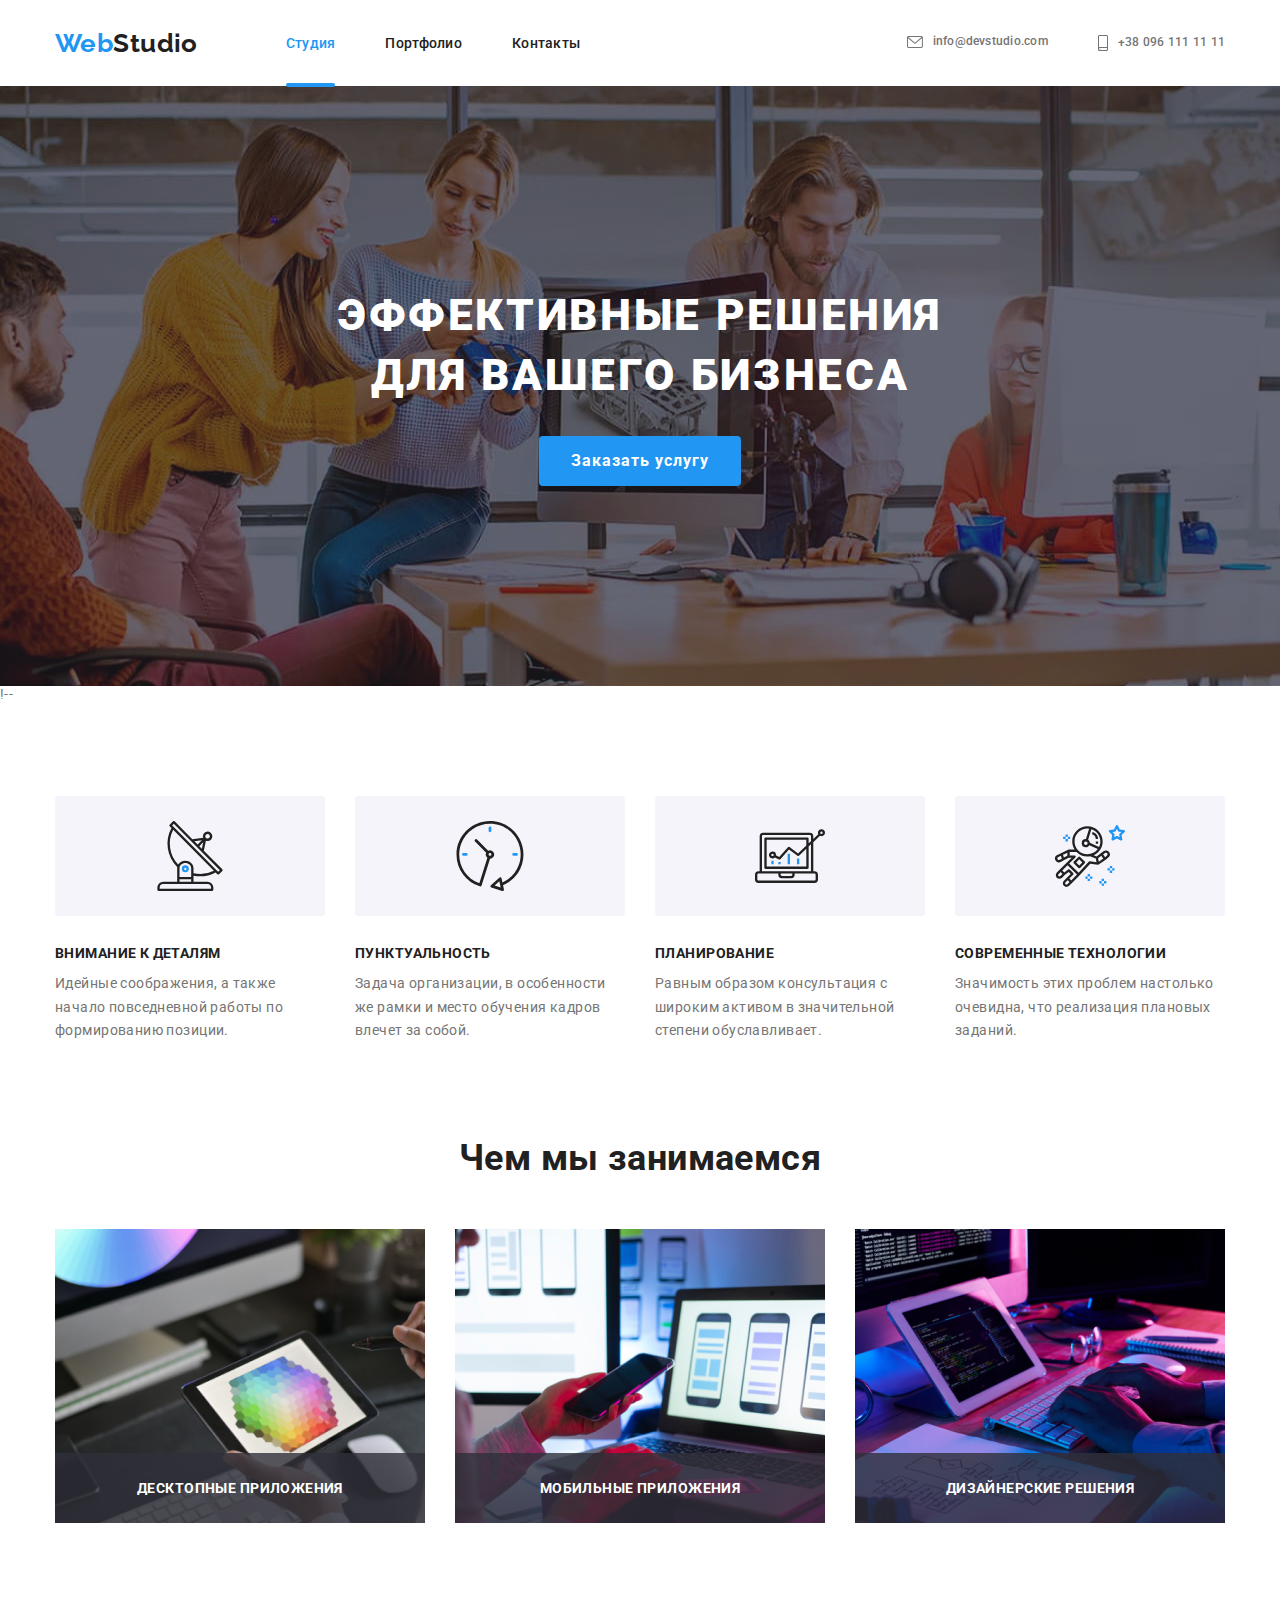
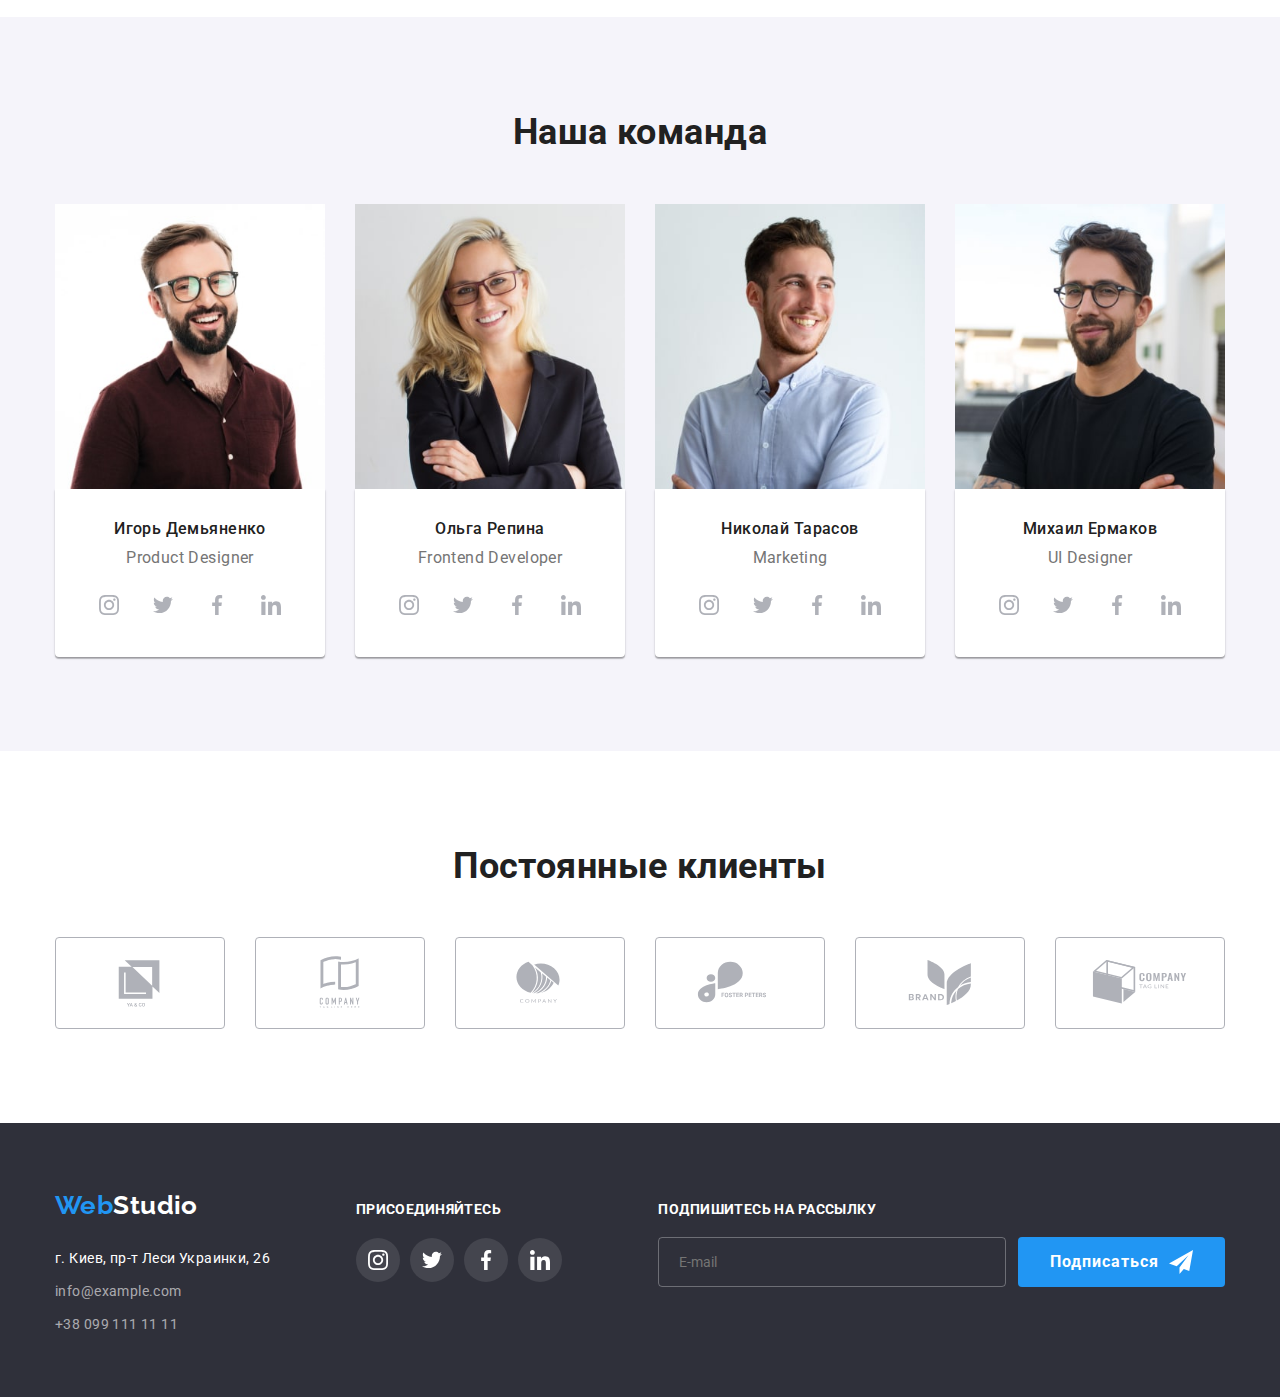
==== commit e504fd48: "without-footer" ====
--- a/index.html
+++ b/index.html
@@ -79,15 +79,15 @@
         </div>
     </header>
     <main>
-        <!--Секция герой-->
-        <!-- <section class="hero">
+        <!-- Секция герой -->
+        <section class="hero">
             <div class="container hero__content">
             <h1 class="hero__title">Эффективные решения для вашего бизнеса</h1>
             <button type="button" data-modal-open>Заказать услугу</button> 
             </div>
-        </section> -->
+        </section>!-- 
         <!--Секция с особенностями-->
-        <!-- <section class="features">
+        <section class="features">
             <div class="container">
             <h2 class="visually-hidden">Особенности</h2>
             <ul class="features__list list">
@@ -109,9 +109,9 @@
                 </li>
             </ul>
             </div>
-        </section> -->
+        </section>
         <!--Секция о работе-->
-        <!-- <section class="work">
+        <section class="work">
             <div class="container">
             <h2 class="work__title title">Чем мы занимаемся</h2>
             <ul class="work__list list">
@@ -127,14 +127,18 @@
                 </li>
             </ul>
             </div>
-        </section> -->
+        </section>
         <!--Секция команды-->
-        <!-- <section class="cards">
+        <section class="cards">
             <div class="container">
             <h2 class="cards__title title">Наша команда</h2>
             <ul class="cards__list list">
                 <li class="cards__item">
-                    <img src="./images/section4/img.jpg" width="270" height="260" alt="Изображение мужчини">
+                    <picture>
+                        <source srcset="./images/section4/img.jpg 270w, ./images/section4/tablet/img.jpg 354w, ./images/section4/mob/img.jpg 450w, ./images/section4/img@2x.jpg 540w, ./images/section4/tablet/img@2x.jpg 708w, ./images/section4/mob/img@2x.jpg 900w"
+                        sizes="(min-width: 1200px) 25vw, (min-width: 768px) 50vw, 100vw"/>
+                        <img src="./images/section4/img.jpg" alt="Изображение мужчини">
+                    </picture>
                     <div class="cards__footer">
                     <h3 class="cards__name">Игорь Демьяненко</h3>
                     <p class="cards__pos">Product Designer</p>
@@ -170,7 +174,12 @@
                     </div>
                 </li>
                 <li class="cards__item">
-                    <img src="./images/section4/img-2.jpg" width="270" height="260" alt="Изображение женщини">
+                    <picture>
+                    <source
+                        srcset="./images/section4/img-2.jpg 270w, ./images/section4/tablet/img-2.jpg 354w, ./images/section4/mob/img-2.jpg 450w, ./images/section4/img@2x-2.jpg 540w, ./images/section4/tablet/img@2x-2.jpg 708w, ./images/section4/mob/img@2x-2.jpg 900w"
+                        sizes="(min-width: 1200px) 25vw, (min-width: 768px) 50vw, 100vw" />
+                    <img src="./images/section4/img-2.jpg" alt="Изображение женщини">
+                    </picture>
                     <div class="cards__footer">
                     <h3 class="cards__name">Ольга Репина</h3>
                     <p class="cards__pos">Frontend Developer</p>
@@ -206,7 +215,12 @@
                     </div>
                 </li>
                 <li class="cards__item">
-                    <img src="./images/section4/img-3.jpg" width="270" height="260" alt="Изображение мужчини">
+                    <picture>
+                    <source
+                        srcset="./images/section4/img-3.jpg 270w, ./images/section4/tablet/img-3.jpg 354w, ./images/section4/mob/img-3.jpg 450w, ./images/section4/img@2x-3.jpg 540w, ./images/section4/tablet/img@2x-3.jpg 708w, ./images/section4/mob/img@2x-3.jpg 900w"
+                        sizes="(min-width: 1200px) 25vw, (min-width: 768px) 50vw, 100vw" />
+                    <img src="./images/section4/img-3.jpg" alt="Изображение мужчини">
+                    </picture>
                     <div class="cards__footer">
                     <h3 class="cards__name">Николай Тарасов</h3>
                     <p class="cards__pos">Marketing</p>
@@ -242,7 +256,12 @@
                     </div>
                 </li>
                 <li class="cards__item">
-                    <img src="./images/section4/img-4.jpg" width="270" height="260" alt="Изображение мужчини">
+                    <picture>
+                        <source
+                            srcset="./images/section4/img-4.jpg 270w, ./images/section4/tablet/img-4.jpg 354w, ./images/section4/mob/img-4.jpg 450w, ./images/section4/img@2x-4.jpg 540w, ./images/section4/tablet/img@2x-4.jpg 708w, ./images/section4/mob/img@2x-4.jpg 900w"
+                            sizes="(min-width: 1200px) 25vw, (min-width: 768px) 50vw, 100vw" />
+                        <img src="./images/section4/img-4.jpg" alt="Изображение мужчини">
+                    </picture>
                     <div class="cards__footer">
                     <h3 class="cards__name">Михаил Ермаков</h3>
                     <p class="cards__pos">UI Designer</p>
@@ -279,9 +298,9 @@
                 </li>
             </ul>
             </div>
-        </section> -->
+        </section>
         <!-- Секция постоянные клиенты -->
-        <!-- <section class="clients">
+        <section class="clients">
             <div class="container">
             <h2 class="clients__title">Постоянные клиенты</h2>
             <ul class="clients__list list">
@@ -324,11 +343,11 @@
                 </a></li>
             </ul>
             </div>
-        </section> -->
+        </section>
     </main>
 
     <!-- FOOTER -->
-    <!-- <footer class="footer">
+    <footer class="footer">
         <div class="container footer-container">
             <div class="first-part">
         <a href="./index.html" class="logo link"><span class="first-word">Web</span>Studio</a>
@@ -381,7 +400,7 @@
                 </form>
                 </div>
          </div>
-    </footer> -->
+    </footer>
     <div class="backdrop is-hidden" data-modal>
         <div class="modal">
             <button class="modal-button" data-modal-close>
--- a/CSS/main.min.css
+++ b/CSS/main.min.css
@@ -1 +1 @@
-:root{--bgc: #FFFFFF;--secondary-bgc: #2F303A;--bgc-accent: #F5F4FA;--text-color: #757575;--header-color: #212121;--accent-text: #2196F3;--main-cub: cubic-bezier(0.4, 0, 0.2, 1)}.visually-hidden{position:absolute;white-space:nowrap;width:1px;height:1px;overflow:hidden;border:0;padding:0;clip:rect(0 0 0 0);clip-path:inset(50%);margin:-1px}p,h1,h2,h3,h4,h5,h6{margin:0}ul,ol{margin:0;padding-left:0}button{cursor:pointer}img{display:block}body{background-color:var(--bgc);color:var(--text-color);font-family:Roboto,sans-serif;font-size:14px;letter-spacing:.03em}.list{list-style:none}.link{text-decoration:none}.container{margin:0 auto;padding-left:15px;padding-right:15px}@media screen and (min-width: 480px){.container{width:480px}}@media screen and (min-width: 768px){.container{width:768px}}@media screen and (min-width: 1200px){.container{width:1200px}}button{display:inline-block;background-color:var(--accent-text);color:var(--bgc);font-family:inherit;font-weight:700;font-size:16px;line-height:1.87;letter-spacing:.06em;border-radius:4px;min-width:200px;height:50px;padding:10px 32px;border:0}.title{color:var(--header-color);font-weight:700;font-size:36px;line-height:1.17;text-align:center}.backdrop{position:fixed;top:0;left:0;width:100%;height:100%;background-color:rgba(0,0,0,.2);opacity:1;transition:opacity 250ms var(--main-cub),visibility 250ms var(--main-cub)}.backdrop.is-hidden{opacity:0;pointer-events:none;visibility:hidden}.modal{position:absolute;top:50%;left:50%;transform:translate(-50%, -50%);width:528px;min-height:581px;background-color:var(--bgc);padding:40px;box-shadow:0px 4px 4px rgba(0,0,0,.15);border-radius:4px;transform:translate(-50%, -50%) scale(1);transition:transform 250ms var(--main-cub)}.backdrop.is-hidden .modal{transform:translate(-50%, -50%) scale(0.75)}.modal-button{position:absolute;top:8px;right:8px;display:flex;align-items:center;justify-content:center;padding:0;min-width:30px;height:30px;border:1px solid rgba(0,0,0,.1);background-color:rgba(0,0,0,0);border-radius:50%;opacity:1;transition:opacity 250ms var(--main-cub)}.modal-button:hover,.modal-button:focus{fill:var(--accent-text)}.exit-icon{padding:1px;width:11px;height:11px}.form-title{font-weight:700;font-size:20px;line-height:1.15;text-align:center;margin-bottom:12px;color:var(--header-color)}.form_field{width:448px;margin-bottom:10px}.lable{display:block;font-size:12px;line-height:1.1666666667;letter-spacing:.01em;margin-bottom:4px;color:var(--text-color)}.input-wrap{position:relative}.input{width:100%;height:40px;border:1px solid rgba(33,33,33,.2);border-radius:4px;padding-left:35px;outline:none;transition:border-color 250ms var(--main-cub)}.input:focus{border-color:var(--accent-text)}.icon-input{position:absolute;left:12px;top:50%;transform:translateY(-50%);transition:fill 250ms var(--main-cub)}.icon-input:focus+.icon-input{fill:var(--accent-text)}.textarea{width:100%;height:120px;padding:12px 16px;border:1px solid rgba(33,33,33,.2);border-radius:4px;resize:none;outline:none;transition:border-color 250ms var(--main-cub)}.textarea::placeholder{font-size:14px;line-height:1.1428571429;letter-spacing:.01em;color:rgba(117,117,117,.5)}.textarea:focus{border-color:var(--accent-text)}.agreement-text{display:flex;align-items:center;font-weight:400;font-size:14px;line-height:1.7142857143;color:#757575}.agreement-text::before{content:"";width:16px;height:15px;border:2px solid var(--header-color);border-radius:3px;margin-right:8px}.modal-check:checked+.agreement-text::before{background-color:var(--accent-text);background-image:url(../images/background-img/check.svg);background-repeat:no-repeat;background-position:center;border:none}.modal-check:focus+.agreement-text::before{border-color:var(--accent-text)}.contract-link{color:var(--accent-text)}.modal-btn{display:block;margin:0 auto;margin-top:30px;box-shadow:0px 4px 4px rgba(0,0,0,.15);border-radius:4px}.main-header{display:flex;align-items:center}.header{padding-top:10px;padding-bottom:10px}.header-nav{display:flex;align-items:center}.logo{color:var(--header-color);font-family:Raleway,sans-serif;font-weight:700;font-size:26px;line-height:1.7}@media screen and (min-width: 768px){.logo{margin-right:88px}}.logo .first-word{color:var(--accent-text)}@media screen and (min-width: 767px){button.menu-open-btn{display:none}}.menu-open-btn,.menu-close-btn{display:block;background-color:rgba(0,0,0,0);border:none;margin-left:auto;padding:0;min-width:40px;height:40px}.menu-open-btn svg,.menu-close-btn svg{transition:color 250ms var(--main-cub)}.menu-open-btn svg:hover,.menu-open-btn svg:focus,.menu-close-btn svg:hover,.menu-close-btn svg:focus{fill:var(--accent-text)}.mob-menu{position:fixed;top:0;left:0;background-color:#fff;width:100vw;height:100vh;padding-top:10px;padding-bottom:48px}.mob-menu .container{display:flex;flex-direction:column;justify-content:space-between;height:100%;overflow-y:auto}@media screen and (min-width: 767px){.mob-menu{display:none}}.mob-menu.is-hidden{display:none}.mob-site-nav{margin-bottom:40px}.mob-site-nav a{color:var(--header-color);font-weight:500;font-size:40px;line-height:1.17;letter-spacing:.02em;transition:color 250ms var(--main-cub)}.mob-site-nav a:hover,.mob-site-nav a:focus{color:var(--accent-text)}.mob-site-nav .portfolio-link{color:var(--accent-text)}.mob-site-nav .studio-link{color:var(--accent-text)}.mob-site-nav__item:not(:last-child){margin-bottom:32px}.mob-menu__item:not(:last-child){margin-bottom:32px}.mob-menu__item a{text-decoration:none;color:inherit;transition:color 250ms var(--main-cub)}.mob-menu__item a:hover,.mob-menu__item a:focus{color:var(--accent-text)}.mob-menu__item>.tel{font-weight:500;font-size:34px;line-height:1.17;letter-spacing:.02em;color:var(--accent-text)}.mob-menu__item>.mail{font-weight:500;font-size:24px;line-height:1.17;letter-spacing:.02em}.mob-menu-social{display:flex;margin-top:64px}.mob-menu-social__item:not(:last-child){margin-right:20px;padding-right:10px;border-right:1px solid rgba(33,33,33,.2)}.mob-menu-social a{text-decoration:none;color:var(--accent-text)}.site-nav{display:none}@media screen and (min-width: 768px){.site-nav{display:flex;align-items:center;justify-content:center}}.site-nav>li:not(:last-child){margin-right:50px}.site-nav a{color:var(--header-color);font-weight:500;line-height:1.14;letter-spacing:.02em;transition:color 250ms var(--main-cub)}.site-nav a:hover,.site-nav a:focus{color:var(--accent-text)}.site-nav-item{position:relative}.site-nav .studio-link::after{position:absolute;bottom:0;left:0;transform:translateY(37px);content:"";display:block;width:100%;height:4px;background:#2196f3;border-radius:2px}.site-nav .portfolio-link::after{position:absolute;bottom:0;left:0;transform:translateY(37px);content:"";display:block;width:100%;height:4px;background:#2196f3;border-radius:2px}.site-nav .portfolio-link{color:var(--accent-text)}.site-nav .studio-link{color:var(--accent-text)}.contacts{display:none}@media screen and (min-width: 768px){.contacts{display:block;margin-left:auto}}@media screen and (min-width: 1200px){.contacts{display:flex;margin-left:auto}.contacts>.contact-item:not(:last-child){margin-right:50px}}.contacts a{display:flex;align-items:center;font-weight:500;font-size:12px;line-height:1.17px;letter-spacing:.02em;color:var(--text-color);text-decoration:none;transition:color 250ms var(--main-cub)}@media screen and (min-width: 1200px){.contacts a{line-height:1.14}}.contacts a:hover,.contacts a:focus{color:var(--accent-text)}.item{padding-top:12px;padding-bottom:12px}.contact-icon-e-mail{width:16px;height:12px;fill:currentColor;margin-right:10px}.contact-icon-smartphone{width:10px;height:16px;fill:currentColor;margin-right:10px}.hero{background-color:#c4c4c4;width:1600px;background-image:linear-gradient(rgba(47, 48, 58, 0.4), rgba(47, 48, 58, 0.4)),url(../images/background-img/img-bg.jpg);background-repeat:no-repeat;margin:auto;padding-top:200px;padding-bottom:200px}.hero__content{text-align:center}.hero__title{color:var(--bgc);width:696px;font-weight:900;font-size:44px;line-height:1.36;letter-spacing:.06em;text-transform:uppercase;margin-left:auto;margin-right:auto;margin-bottom:30px}.features{padding-top:94px;padding-bottom:94px}.features__list{display:flex;justify-content:center}.features__item{width:calc((100% - 90px)/4);margin-right:30px}.features__item:last-child{margin-right:0}.features__text{font-size:14px;line-height:1.7;letter-spacing:.03em}.features__title{color:var(--header-color);font-weight:700;font-size:14px;line-height:1.14;text-transform:uppercase;margin-bottom:10px}.features__item::before{display:block;content:"";margin-bottom:30px;height:120px;background-color:var(--bgc-accent);border-radius:4px;background-repeat:no-repeat;background-size:70px;background-position:center}.features__item:nth-child(1)::before{background-image:url(../images/background-img/antenna.svg)}.features__item:nth-child(2)::before{background-image:url(../images/background-img/clock.svg)}.features__item:nth-child(3)::before{background-image:url(../images/background-img/diagram.svg)}.features__item:nth-child(4)::before{background-image:url(../images/background-img/astronaut.svg)}.work{padding-top:0;padding-bottom:94px}.work__title{margin-bottom:50px}.work__list{display:flex}.work__item{position:relative}.work__box{position:absolute;bottom:0;left:0;display:flex;align-items:center;justify-content:center;width:370px;height:70px;background-color:rgba(47,48,58,.8)}.work__text{font-weight:700;line-height:1.1428571429;text-align:center;text-transform:uppercase;color:#fff}.work__item:not(:last-child){margin-right:30px}.cards{padding-top:94px;padding-bottom:94px;background-color:var(--bgc-accent)}.cards__title{margin-bottom:50px}.cards__list{display:flex}.cards__footer{width:270px;background-color:var(--bgc);padding-top:30px;padding-bottom:30px;text-align:center;border-radius:0px 0px 4px 4px;box-shadow:0px 1px 3px rgba(0,0,0,.12),0px 1px 1px rgba(0,0,0,.14),0px 2px 1px rgba(0,0,0,.2)}.cards__item:not(:last-child){margin-right:30px}.cards__name{color:var(--header-color);font-weight:500;font-size:16px;line-height:1.19;margin-bottom:10px}.cards__pos{font-size:16px;line-height:1.19;margin-bottom:16px}.social{display:flex;justify-content:center}.social__item{width:44px;height:44px;margin-right:10px;display:flex;align-items:center;justify-content:center}.social__item:last-child{margin-right:0}.social__link{width:44px;height:44px;background-color:rgba(0,0,0,0);border-radius:50%;display:flex;align-items:center;justify-content:center;transition:background-color 250ms var(--main-cub)}.social__link:hover,.social__link:focus{background-color:var(--accent-text)}.social__icon{width:20px;height:20px;fill:#afb1b8;transition:fill 250ms var(--main-cub)}.social__link:hover .social__icon,.social__link:focus .social__icon{fill:var(--bgc)}.clients{padding-top:94px;padding-bottom:94px}.clients__title{font-size:36px;line-height:1.17;text-align:center;margin-bottom:50px;color:#212121}.clients__list{display:flex;justify-content:center}.clients__item{width:170px;height:92px;margin-right:30px}.clients__item:last-child{margin-right:0}.clients__link{width:100%;height:100%;border:1px solid #afb1b8;border-radius:4px;display:flex;align-items:center;justify-content:center;transition:border-color 250ms var(--main-cub)}.clients__link:hover,.clients__link:focus{border-color:var(--accent-text)}.clients__icon{width:106px;height:60px;fill:#afb1b8;transition:fill 250ms var(--main-cub)}.clients__link:hover .clients__icon,.clients__link:focus .clients__icon{fill:var(--accent-text)}.footer{background-color:var(--secondary-bgc);padding-top:60px;padding-bottom:60px}.footer-container{display:flex;align-items:baseline}.first-part{margin-right:70px}.first-part>.logo{display:block;color:var(--bgc);font-family:Raleway,sans-serif;font-weight:700;font-size:26px;line-height:1.7;margin-bottom:20px}.footer-item{display:block;margin-bottom:9px}.footer-item:last-child{margin-bottom:0}.first-word{color:var(--accent-text)}.second-part-title{font-weight:700;font-size:14px;line-height:1.14;letter-spacing:.03em;text-transform:uppercase;color:#fff;margin-bottom:20px}.third-part{margin-left:auto}.third-part-text{margin-bottom:20px;font-weight:700;font-size:14px;line-height:1.1428571429;text-transform:uppercase;color:#fff}.third-part-form{display:flex;align-items:center}.mail-input{display:inline-block;color:var(--bgc);background-color:rgba(0,0,0,0);width:348px;height:50px;border:1px solid rgba(255,255,255,.3);border-radius:4px;outline:none;padding-left:20px;transition:border-color 250ms var(--main-cub)}.mail-input:focus{border-color:var(--accent-text)}.third-part-btn{display:flex;align-items:center;justify-content:center;margin-left:12px}.third-part-btn::after{display:inline-block;content:"";width:24px;height:24px;background-color:rgba(0,0,0,0);background-image:url(../images/background-img/icon-send.svg);margin-left:10px}.contacts-list{font-weight:400;line-height:1.7}.contacts-list>.fact-address>a{color:var(--bgc);font-style:normal}.contacts-list .address{color:rgba(255,255,255,.6);text-decoration:none;font-style:normal;transition:color 250ms var(--main-cub)}.contacts-list .address:hover,.contacts-list .address:focus{color:var(--accent-text)}.social-list{display:flex;justify-content:center}.social-item{width:44px;height:44px;margin-right:10px}.social-item:last-child{margin-right:0}.social-item-link{width:100%;height:100%;background-color:rgba(255,255,255,.1);display:flex;border-radius:50%;align-items:center;justify-content:center;transition:background-color 250ms var(--main-cub)}.social-item-link:hover,.social-item-link:focus{background-color:var(--accent-text)}.social-item-link .icon{width:20px;height:20px;fill:var(--bgc);transition:fill 250ms var(--main-cub)}/*# sourceMappingURL=main.min.css.map */+:root{--bgc: #FFFFFF;--secondary-bgc: #2F303A;--bgc-accent: #F5F4FA;--text-color: #757575;--header-color: #212121;--accent-text: #2196F3;--main-cub: cubic-bezier(0.4, 0, 0.2, 1)}.visually-hidden{position:absolute;white-space:nowrap;width:1px;height:1px;overflow:hidden;border:0;padding:0;clip:rect(0 0 0 0);clip-path:inset(50%);margin:-1px}p,h1,h2,h3,h4,h5,h6{margin:0}ul,ol{margin:0;padding-left:0}button{cursor:pointer}img{display:block;max-width:100%;height:auto}body{background-color:var(--bgc);color:var(--text-color);font-family:Roboto,sans-serif;font-size:14px;letter-spacing:.03em}.list{list-style:none}.link{text-decoration:none}.container{margin:0 auto;padding-left:15px;padding-right:15px}@media screen and (min-width: 480px){.container{width:480px}}@media screen and (min-width: 768px){.container{width:768px}}@media screen and (min-width: 1200px){.container{width:1200px}}button{display:inline-block;background-color:var(--accent-text);color:var(--bgc);font-family:inherit;font-weight:700;font-size:16px;line-height:1.87;letter-spacing:.06em;border-radius:4px;min-width:200px;height:50px;padding:10px 32px;border:0}.title{color:var(--header-color);font-weight:700;font-size:36px;line-height:1.17;text-align:center}.backdrop{position:fixed;top:0;left:0;width:100%;height:100%;background-color:rgba(0,0,0,.2);opacity:1;transition:opacity 250ms var(--main-cub),visibility 250ms var(--main-cub)}.backdrop.is-hidden{opacity:0;pointer-events:none;visibility:hidden}.modal{position:absolute;top:50%;left:50%;transform:translate(-50%, -50%);width:528px;min-height:581px;background-color:var(--bgc);padding:40px;box-shadow:0px 4px 4px rgba(0,0,0,.15);border-radius:4px;transform:translate(-50%, -50%) scale(1);transition:transform 250ms var(--main-cub)}.backdrop.is-hidden .modal{transform:translate(-50%, -50%) scale(0.75)}.modal-button{position:absolute;top:8px;right:8px;display:flex;align-items:center;justify-content:center;padding:0;min-width:30px;height:30px;border:1px solid rgba(0,0,0,.1);background-color:rgba(0,0,0,0);border-radius:50%;opacity:1;transition:opacity 250ms var(--main-cub)}.modal-button:hover,.modal-button:focus{fill:var(--accent-text)}.exit-icon{padding:1px;width:11px;height:11px}.form-title{font-weight:700;font-size:20px;line-height:1.15;text-align:center;margin-bottom:12px;color:var(--header-color)}.form_field{width:448px;margin-bottom:10px}.lable{display:block;font-size:12px;line-height:1.1666666667;letter-spacing:.01em;margin-bottom:4px;color:var(--text-color)}.input-wrap{position:relative}.input{width:100%;height:40px;border:1px solid rgba(33,33,33,.2);border-radius:4px;padding-left:35px;outline:none;transition:border-color 250ms var(--main-cub)}.input:focus{border-color:var(--accent-text)}.icon-input{position:absolute;left:12px;top:50%;transform:translateY(-50%);transition:fill 250ms var(--main-cub)}.icon-input:focus+.icon-input{fill:var(--accent-text)}.textarea{width:100%;height:120px;padding:12px 16px;border:1px solid rgba(33,33,33,.2);border-radius:4px;resize:none;outline:none;transition:border-color 250ms var(--main-cub)}.textarea::placeholder{font-size:14px;line-height:1.1428571429;letter-spacing:.01em;color:rgba(117,117,117,.5)}.textarea:focus{border-color:var(--accent-text)}.agreement-text{display:flex;align-items:center;font-weight:400;font-size:14px;line-height:1.7142857143;color:#757575}.agreement-text::before{content:"";width:16px;height:15px;border:2px solid var(--header-color);border-radius:3px;margin-right:8px}.modal-check:checked+.agreement-text::before{background-color:var(--accent-text);background-image:url(../images/background-img/check.svg);background-repeat:no-repeat;background-position:center;border:none}.modal-check:focus+.agreement-text::before{border-color:var(--accent-text)}.contract-link{color:var(--accent-text)}.modal-btn{display:block;margin:0 auto;margin-top:30px;box-shadow:0px 4px 4px rgba(0,0,0,.15);border-radius:4px}.main-header{display:flex;align-items:center}.header{padding-top:10px;padding-bottom:10px}@media screen and (min-width: 768px){.header{padding-top:21px;padding-bottom:21px}}.header-nav{display:flex;align-items:center}.logo{color:var(--header-color);font-family:Raleway,sans-serif;font-weight:700;font-size:26px;line-height:1.7}@media screen and (min-width: 768px){.logo{margin-right:88px}}.logo .first-word{color:var(--accent-text)}@media screen and (min-width: 768px){button.menu-open-btn{display:none}}.menu-open-btn,.menu-close-btn{display:block;background-color:rgba(0,0,0,0);border:none;margin-left:auto;padding:0;min-width:40px;height:40px}.menu-open-btn svg,.menu-close-btn svg{transition:color 250ms var(--main-cub)}.menu-open-btn svg:hover,.menu-open-btn svg:focus,.menu-close-btn svg:hover,.menu-close-btn svg:focus{fill:var(--accent-text)}.mob-menu{position:fixed;top:0;left:0;background-color:#fff;width:100vw;height:100vh;padding-top:10px;padding-bottom:48px}.mob-menu .container{display:flex;flex-direction:column;justify-content:space-between;height:100%;overflow-y:auto}@media screen and (min-width: 768px){.mob-menu{display:none}}.mob-menu.is-hidden{display:none}.mob-site-nav{margin-bottom:40px}.mob-site-nav a{color:var(--header-color);font-weight:500;font-size:40px;line-height:1.17;letter-spacing:.02em;transition:color 250ms var(--main-cub)}.mob-site-nav a:hover,.mob-site-nav a:focus{color:var(--accent-text)}.mob-site-nav .portfolio-link{color:var(--accent-text)}.mob-site-nav .studio-link{color:var(--accent-text)}.mob-site-nav__item:not(:last-child){margin-bottom:32px}.mob-menu__item:not(:last-child){margin-bottom:32px}.mob-menu__item a{text-decoration:none;color:inherit;transition:color 250ms var(--main-cub)}.mob-menu__item a:hover,.mob-menu__item a:focus{color:var(--accent-text)}.mob-menu__item>.tel{font-weight:500;font-size:34px;line-height:1.17;letter-spacing:.02em;color:var(--accent-text)}.mob-menu__item>.mail{font-weight:500;font-size:24px;line-height:1.17;letter-spacing:.02em}.mob-menu-social{display:flex;margin-top:64px}.mob-menu-social__item:not(:last-child){margin-right:20px;padding-right:10px;border-right:1px solid rgba(33,33,33,.2)}.mob-menu-social a{text-decoration:none;color:var(--accent-text)}.site-nav{display:none}@media screen and (min-width: 768px){.site-nav{display:flex;align-items:center;justify-content:center}}.site-nav>li:not(:last-child){margin-right:50px}.site-nav a{color:var(--header-color);font-weight:500;line-height:1.14;letter-spacing:.02em;transition:color 250ms var(--main-cub)}.site-nav a:hover,.site-nav a:focus{color:var(--accent-text)}.site-nav-item{position:relative}.site-nav .studio-link::after{position:absolute;bottom:0;left:0;transform:translateY(35px);content:"";display:block;width:100%;height:4px;background:#2196f3;border-radius:2px}.site-nav .portfolio-link::after{position:absolute;bottom:0;left:0;transform:translateY(35px);content:"";display:block;width:100%;height:4px;background:#2196f3;border-radius:2px}.site-nav .portfolio-link{color:var(--accent-text)}.site-nav .studio-link{color:var(--accent-text)}.contacts{display:none}@media screen and (min-width: 768px){.contacts{display:block;margin-left:auto}}@media screen and (min-width: 1200px){.contacts{display:flex;margin-left:auto}.contacts>.contact-item:not(:last-child){margin-right:50px}}.contacts a{display:flex;align-items:center;font-weight:500;font-size:12px;line-height:1.17px;letter-spacing:.02em;color:var(--text-color);text-decoration:none;transition:color 250ms var(--main-cub)}@media screen and (min-width: 1200px){.contacts a{line-height:1.14}}.contacts a:hover,.contacts a:focus{color:var(--accent-text)}.contact-item:not(:last-child){margin-bottom:10px}@media screen and (min-width: 1200px){.contact-item:not(:last-child){margin-bottom:0}}.contact-icon-e-mail{width:16px;height:12px;fill:currentColor;margin-right:10px}.contact-icon-smartphone{width:10px;height:16px;fill:currentColor;margin-right:10px}.hero{margin:0 auto;padding-top:118px;padding-bottom:118px;background-color:#c4c4c4;background-image:linear-gradient(rgba(47, 48, 58, 0.4), rgba(47, 48, 58, 0.4)),url(../../images/background-img/hero-mob-img.jpg);background-repeat:no-repeat;background-position:center;background-size:cover}@media(min-device-pixel-ratio: 2),(-webkit-min-device-pixel-ratio: 2),(min-resolution: 192dpi),(min-resolution: 2dppx){.hero{background-image:linear-gradient(to right, rgba(47, 48, 58, 0.4), rgba(47, 48, 58, 0.4)),url("../../images/background-img/hero-mob-img@2x.jpg")}}@media screen and (min-width: 768px){.hero{max-width:1199px;background-image:linear-gradient(to right, rgba(47, 48, 58, 0.4), rgba(47, 48, 58, 0.4)),url("../../images/background-img/hero-tab-img.jpg")}}@media screen and (min-width: 768px)and (min-device-pixel-ratio: 2),screen and (min-width: 768px)and (-webkit-min-device-pixel-ratio: 2),screen and (min-width: 768px)and (min-resolution: 192dpi),screen and (min-width: 768px)and (min-resolution: 2dppx){.hero{background-image:linear-gradient(to right, rgba(47, 48, 58, 0.4), rgba(47, 48, 58, 0.4)),url("../../images/background-img/hero-tab-img@2x.jpg")}}@media screen and (min-width: 1200px){.hero{max-width:1600px;padding-top:200px;padding-bottom:200px;background-image:linear-gradient(to right, rgba(47, 48, 58, 0.4), rgba(47, 48, 58, 0.4)),url("../../images/background-img/hero-desktop-img.jpg")}}@media screen and (min-width: 1200px)and (min-device-pixel-ratio: 2),screen and (min-width: 1200px)and (-webkit-min-device-pixel-ratio: 2),screen and (min-width: 1200px)and (min-resolution: 192dpi),screen and (min-width: 1200px)and (min-resolution: 2dppx){.hero{background-image:linear-gradient(to right, rgba(47, 48, 58, 0.4), rgba(47, 48, 58, 0.4)),url("../../images/background-img/hero-desktop-img@2x.jpg")}}.hero__content{text-align:center}.hero__title{color:var(--bgc);max-width:360px;font-weight:900;font-size:26px;line-height:1.62;letter-spacing:.06em;text-transform:uppercase;margin-left:auto;margin-right:auto;margin-bottom:30px}@media screen and (min-width: 1200px){.hero__title{max-width:696px;font-size:44px;line-height:1.36}}.features{padding-top:60px;padding-bottom:60px}@media screen and (min-width: 1200px){.features{padding-top:94px;padding-bottom:94px}}@media screen and (min-width: 768px){.features__list{display:flex;justify-content:center;flex-wrap:wrap;gap:30px}}@media screen and (min-width: 1200px){.features__list{flex-wrap:nowrap}}.features__item:not(:last-child){margin-bottom:30px}@media screen and (min-width: 1200px){.features__item:not(:last-child){margin-bottom:0}}@media screen and (min-width: 768px){.features__item:nth-last-child(-n+2){margin-bottom:0}}@media screen and (min-width: 768px){.features__item{width:calc((100% - 60px)/2)}}@media screen and (min-width: 1200px){.features__item{width:calc((100% - 90px)/4)}}.features__text{font-size:14px;line-height:1.7;letter-spacing:.03em}.features__title{color:var(--header-color);font-weight:700;font-size:14px;line-height:1.14;text-transform:uppercase;text-align:center;margin-bottom:10px}@media screen and (min-width: 768px){.features__title{text-align:left}}.features__item::before{display:block;content:"";margin-bottom:30px;height:120px;background-color:var(--bgc-accent);border-radius:4px;background-repeat:no-repeat;background-size:70px;background-position:center}.features__item:nth-child(1)::before{background-image:url(../images/background-img/antenna.svg)}.features__item:nth-child(2)::before{background-image:url(../images/background-img/clock.svg)}.features__item:nth-child(3)::before{background-image:url(../images/background-img/diagram.svg)}.features__item:nth-child(4)::before{background-image:url(../images/background-img/astronaut.svg)}.work{display:none}@media screen and (min-width: 1200px){.work{display:block;padding-top:0;padding-bottom:94px}}.work__title{margin-bottom:50px}.work__list{display:flex}.work__item{position:relative}.work__box{position:absolute;bottom:0;left:0;display:flex;align-items:center;justify-content:center;width:370px;height:70px;background-color:rgba(47,48,58,.8)}.work__text{font-weight:700;line-height:1.1428571429;text-align:center;text-transform:uppercase;color:#fff}.work__item:not(:last-child){margin-right:30px}.cards{padding-top:60px;padding-bottom:60px;background-color:var(--bgc-accent)}@media screen and (min-width: 1200px){.cards{padding-top:94px;padding-bottom:94px}}.cards__title{margin-bottom:50px}@media screen and (min-width: 768px){.cards__list{display:flex;justify-content:center;flex-wrap:wrap;gap:30px}}@media screen and (min-width: 1200px){.cards__list{flex-wrap:nowrap}}.cards__footer{background-color:var(--bgc);padding-top:30px;padding-bottom:30px;text-align:center;border-radius:0px 0px 4px 4px;box-shadow:0px 1px 3px rgba(0,0,0,.12),0px 1px 1px rgba(0,0,0,.14),0px 2px 1px rgba(0,0,0,.2)}.cards__item:not(:last-child){margin-bottom:30px}@media screen and (min-width: 1200px){.cards__item:not(:last-child){margin-bottom:0}}@media screen and (min-width: 768px){.cards__item:nth-last-child(-n+2){margin-bottom:0}}@media screen and (min-width: 768px){.cards__item{width:calc((100% - 60px)/2)}}@media screen and (min-width: 1200px){.cards__item{width:calc((100% - 90px)/4)}}.cards__name{color:var(--header-color);font-weight:500;font-size:16px;line-height:1.19;margin-bottom:10px}.cards__pos{font-size:16px;line-height:1.19;margin-bottom:16px}.social{display:flex;justify-content:center}.social__item{width:44px;height:44px;margin-right:10px;display:flex;align-items:center;justify-content:center}.social__item:last-child{margin-right:0}.social__link{width:44px;height:44px;background-color:rgba(0,0,0,0);border-radius:50%;display:flex;align-items:center;justify-content:center;transition:background-color 250ms var(--main-cub)}.social__link:hover,.social__link:focus{background-color:var(--accent-text)}.social__icon{width:20px;height:20px;fill:#afb1b8;transition:fill 250ms var(--main-cub)}.social__link:hover .social__icon,.social__link:focus .social__icon{fill:var(--bgc)}.clients{padding-top:60px;padding-bottom:60px}@media screen and (min-width: 1200px){.clients{padding-top:94px;padding-bottom:94px}}.clients__title{font-size:28px;margin-bottom:30px;line-height:1.17;text-align:center;color:#212121}@media screen and (min-width: 1200px){.clients__title{font-size:36px;margin-bottom:50px}}.clients__list{display:flex;justify-content:center;flex-wrap:wrap;gap:30px}@media screen and (min-width: 1200px){.clients__list{flex-wrap:nowrap;gap:0}}.clients__item{width:calc((100% - 60px)/2);height:92px}@media screen and (min-width: 768px){.clients__item{width:calc((100% - 90px)/3)}}@media screen and (min-width: 1200px){.clients__item{width:170px}}@media screen and (min-width: 1200px){.clients__item:not(:last-child){margin-right:30px}}.clients__link{width:100%;height:100%;border:1px solid #afb1b8;border-radius:4px;display:flex;align-items:center;justify-content:center;transition:border-color 250ms var(--main-cub)}.clients__link:hover,.clients__link:focus{border-color:var(--accent-text)}.clients__icon{width:106px;height:60px;fill:#afb1b8;transition:fill 250ms var(--main-cub)}.clients__link:hover .clients__icon,.clients__link:focus .clients__icon{fill:var(--accent-text)}.footer{background-color:var(--secondary-bgc);padding-top:60px;padding-bottom:60px}.footer-container{display:flex;align-items:baseline}.first-part{margin-right:70px}.first-part>.logo{display:block;color:var(--bgc);font-family:Raleway,sans-serif;font-weight:700;font-size:26px;line-height:1.7;margin-bottom:20px}.footer-item{display:block;margin-bottom:9px}.footer-item:last-child{margin-bottom:0}.first-word{color:var(--accent-text)}.second-part-title{font-weight:700;font-size:14px;line-height:1.14;letter-spacing:.03em;text-transform:uppercase;color:#fff;margin-bottom:20px}.third-part{margin-left:auto}.third-part-text{margin-bottom:20px;font-weight:700;font-size:14px;line-height:1.1428571429;text-transform:uppercase;color:#fff}.third-part-form{display:flex;align-items:center}.mail-input{display:inline-block;color:var(--bgc);background-color:rgba(0,0,0,0);width:348px;height:50px;border:1px solid rgba(255,255,255,.3);border-radius:4px;outline:none;padding-left:20px;transition:border-color 250ms var(--main-cub)}.mail-input:focus{border-color:var(--accent-text)}.third-part-btn{display:flex;align-items:center;justify-content:center;margin-left:12px}.third-part-btn::after{display:inline-block;content:"";width:24px;height:24px;background-color:rgba(0,0,0,0);background-image:url(../images/background-img/icon-send.svg);margin-left:10px}.contacts-list{font-weight:400;line-height:1.7}.contacts-list>.fact-address>a{color:var(--bgc);font-style:normal}.contacts-list .address{color:rgba(255,255,255,.6);text-decoration:none;font-style:normal;transition:color 250ms var(--main-cub)}.contacts-list .address:hover,.contacts-list .address:focus{color:var(--accent-text)}.social-list{display:flex;justify-content:center}.social-item{width:44px;height:44px;margin-right:10px}.social-item:last-child{margin-right:0}.social-item-link{width:100%;height:100%;background-color:rgba(255,255,255,.1);display:flex;border-radius:50%;align-items:center;justify-content:center;transition:background-color 250ms var(--main-cub)}.social-item-link:hover,.social-item-link:focus{background-color:var(--accent-text)}.social-item-link .icon{width:20px;height:20px;fill:var(--bgc);transition:fill 250ms var(--main-cub)}/*# sourceMappingURL=main.min.css.map */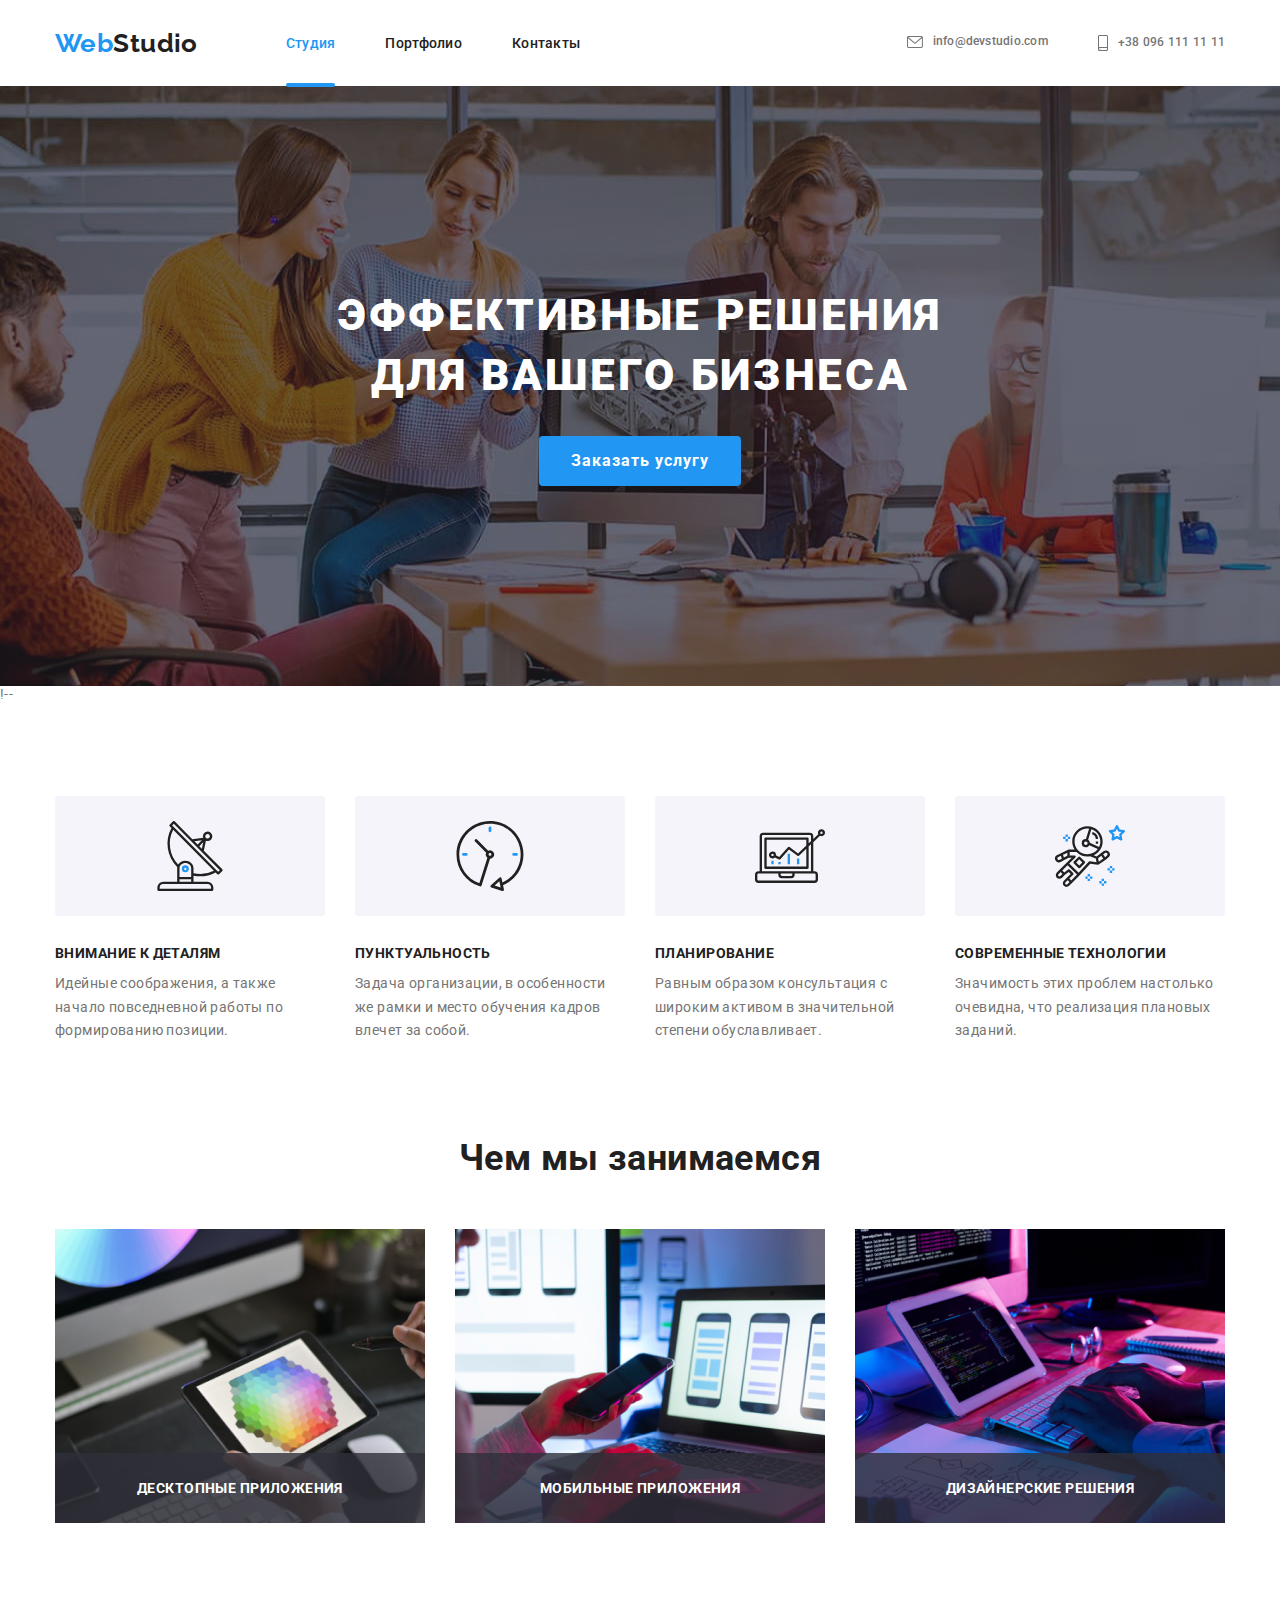
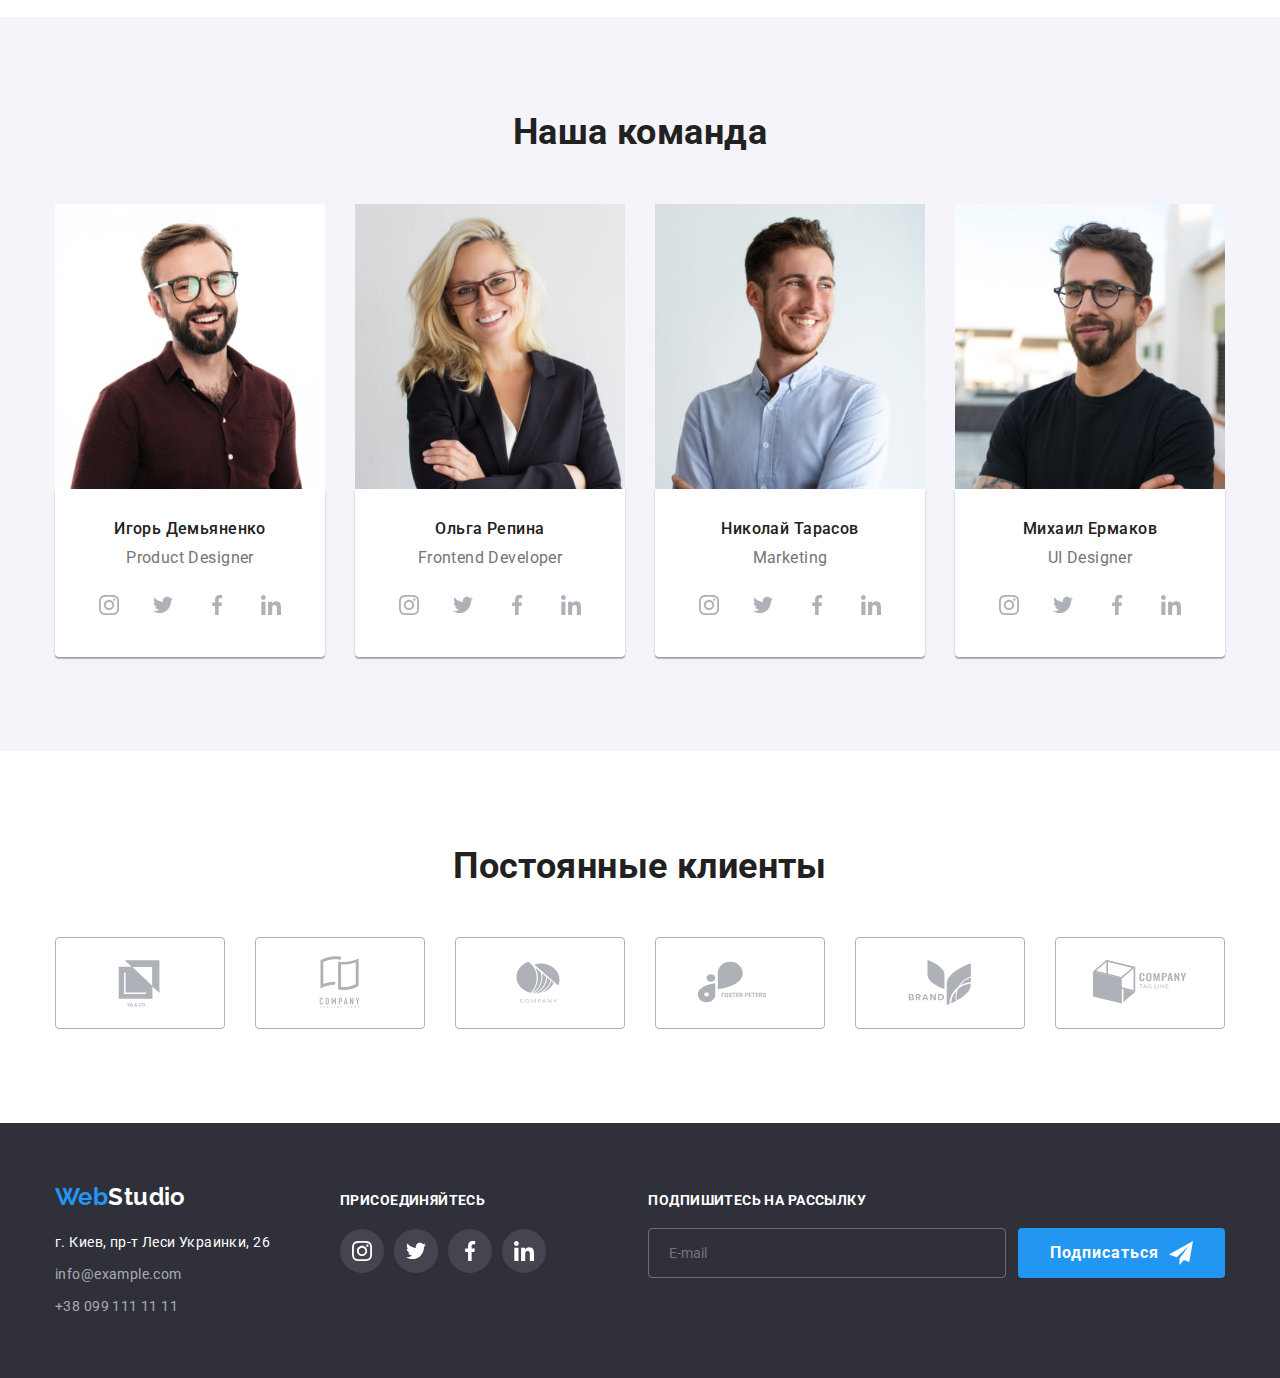
==== commit b2aeccfb: "done" ====
--- a/index.html
+++ b/index.html
@@ -349,6 +349,7 @@
     <!-- FOOTER -->
     <footer class="footer">
         <div class="container footer-container">
+            <div class="tablet-wrap">
             <div class="first-part">
         <a href="./index.html" class="logo link"><span class="first-word">Web</span>Studio</a>
                 <address>
@@ -392,6 +393,7 @@
                     </a></li>
                 </ul>
                 </div>
+                </div>
                 <div class="third-part">
                 <p class="third-part-text">подпишитесь на рассылку</p>
                 <form class="third-part-form">
--- a/CSS/main.min.css
+++ b/CSS/main.min.css
@@ -1 +1 @@
-:root{--bgc: #FFFFFF;--secondary-bgc: #2F303A;--bgc-accent: #F5F4FA;--text-color: #757575;--header-color: #212121;--accent-text: #2196F3;--main-cub: cubic-bezier(0.4, 0, 0.2, 1)}.visually-hidden{position:absolute;white-space:nowrap;width:1px;height:1px;overflow:hidden;border:0;padding:0;clip:rect(0 0 0 0);clip-path:inset(50%);margin:-1px}p,h1,h2,h3,h4,h5,h6{margin:0}ul,ol{margin:0;padding-left:0}button{cursor:pointer}img{display:block;max-width:100%;height:auto}body{background-color:var(--bgc);color:var(--text-color);font-family:Roboto,sans-serif;font-size:14px;letter-spacing:.03em}.list{list-style:none}.link{text-decoration:none}.container{margin:0 auto;padding-left:15px;padding-right:15px}@media screen and (min-width: 480px){.container{width:480px}}@media screen and (min-width: 768px){.container{width:768px}}@media screen and (min-width: 1200px){.container{width:1200px}}button{display:inline-block;background-color:var(--accent-text);color:var(--bgc);font-family:inherit;font-weight:700;font-size:16px;line-height:1.87;letter-spacing:.06em;border-radius:4px;min-width:200px;height:50px;padding:10px 32px;border:0}.title{color:var(--header-color);font-weight:700;font-size:36px;line-height:1.17;text-align:center}.backdrop{position:fixed;top:0;left:0;width:100%;height:100%;background-color:rgba(0,0,0,.2);opacity:1;transition:opacity 250ms var(--main-cub),visibility 250ms var(--main-cub)}.backdrop.is-hidden{opacity:0;pointer-events:none;visibility:hidden}.modal{position:absolute;top:50%;left:50%;transform:translate(-50%, -50%);width:528px;min-height:581px;background-color:var(--bgc);padding:40px;box-shadow:0px 4px 4px rgba(0,0,0,.15);border-radius:4px;transform:translate(-50%, -50%) scale(1);transition:transform 250ms var(--main-cub)}.backdrop.is-hidden .modal{transform:translate(-50%, -50%) scale(0.75)}.modal-button{position:absolute;top:8px;right:8px;display:flex;align-items:center;justify-content:center;padding:0;min-width:30px;height:30px;border:1px solid rgba(0,0,0,.1);background-color:rgba(0,0,0,0);border-radius:50%;opacity:1;transition:opacity 250ms var(--main-cub)}.modal-button:hover,.modal-button:focus{fill:var(--accent-text)}.exit-icon{padding:1px;width:11px;height:11px}.form-title{font-weight:700;font-size:20px;line-height:1.15;text-align:center;margin-bottom:12px;color:var(--header-color)}.form_field{width:448px;margin-bottom:10px}.lable{display:block;font-size:12px;line-height:1.1666666667;letter-spacing:.01em;margin-bottom:4px;color:var(--text-color)}.input-wrap{position:relative}.input{width:100%;height:40px;border:1px solid rgba(33,33,33,.2);border-radius:4px;padding-left:35px;outline:none;transition:border-color 250ms var(--main-cub)}.input:focus{border-color:var(--accent-text)}.icon-input{position:absolute;left:12px;top:50%;transform:translateY(-50%);transition:fill 250ms var(--main-cub)}.icon-input:focus+.icon-input{fill:var(--accent-text)}.textarea{width:100%;height:120px;padding:12px 16px;border:1px solid rgba(33,33,33,.2);border-radius:4px;resize:none;outline:none;transition:border-color 250ms var(--main-cub)}.textarea::placeholder{font-size:14px;line-height:1.1428571429;letter-spacing:.01em;color:rgba(117,117,117,.5)}.textarea:focus{border-color:var(--accent-text)}.agreement-text{display:flex;align-items:center;font-weight:400;font-size:14px;line-height:1.7142857143;color:#757575}.agreement-text::before{content:"";width:16px;height:15px;border:2px solid var(--header-color);border-radius:3px;margin-right:8px}.modal-check:checked+.agreement-text::before{background-color:var(--accent-text);background-image:url(../images/background-img/check.svg);background-repeat:no-repeat;background-position:center;border:none}.modal-check:focus+.agreement-text::before{border-color:var(--accent-text)}.contract-link{color:var(--accent-text)}.modal-btn{display:block;margin:0 auto;margin-top:30px;box-shadow:0px 4px 4px rgba(0,0,0,.15);border-radius:4px}.main-header{display:flex;align-items:center}.header{padding-top:10px;padding-bottom:10px}@media screen and (min-width: 768px){.header{padding-top:21px;padding-bottom:21px}}.header-nav{display:flex;align-items:center}.logo{color:var(--header-color);font-family:Raleway,sans-serif;font-weight:700;font-size:26px;line-height:1.7}@media screen and (min-width: 768px){.logo{margin-right:88px}}.logo .first-word{color:var(--accent-text)}@media screen and (min-width: 768px){button.menu-open-btn{display:none}}.menu-open-btn,.menu-close-btn{display:block;background-color:rgba(0,0,0,0);border:none;margin-left:auto;padding:0;min-width:40px;height:40px}.menu-open-btn svg,.menu-close-btn svg{transition:color 250ms var(--main-cub)}.menu-open-btn svg:hover,.menu-open-btn svg:focus,.menu-close-btn svg:hover,.menu-close-btn svg:focus{fill:var(--accent-text)}.mob-menu{position:fixed;top:0;left:0;background-color:#fff;width:100vw;height:100vh;padding-top:10px;padding-bottom:48px}.mob-menu .container{display:flex;flex-direction:column;justify-content:space-between;height:100%;overflow-y:auto}@media screen and (min-width: 768px){.mob-menu{display:none}}.mob-menu.is-hidden{display:none}.mob-site-nav{margin-bottom:40px}.mob-site-nav a{color:var(--header-color);font-weight:500;font-size:40px;line-height:1.17;letter-spacing:.02em;transition:color 250ms var(--main-cub)}.mob-site-nav a:hover,.mob-site-nav a:focus{color:var(--accent-text)}.mob-site-nav .portfolio-link{color:var(--accent-text)}.mob-site-nav .studio-link{color:var(--accent-text)}.mob-site-nav__item:not(:last-child){margin-bottom:32px}.mob-menu__item:not(:last-child){margin-bottom:32px}.mob-menu__item a{text-decoration:none;color:inherit;transition:color 250ms var(--main-cub)}.mob-menu__item a:hover,.mob-menu__item a:focus{color:var(--accent-text)}.mob-menu__item>.tel{font-weight:500;font-size:34px;line-height:1.17;letter-spacing:.02em;color:var(--accent-text)}.mob-menu__item>.mail{font-weight:500;font-size:24px;line-height:1.17;letter-spacing:.02em}.mob-menu-social{display:flex;margin-top:64px}.mob-menu-social__item:not(:last-child){margin-right:20px;padding-right:10px;border-right:1px solid rgba(33,33,33,.2)}.mob-menu-social a{text-decoration:none;color:var(--accent-text)}.site-nav{display:none}@media screen and (min-width: 768px){.site-nav{display:flex;align-items:center;justify-content:center}}.site-nav>li:not(:last-child){margin-right:50px}.site-nav a{color:var(--header-color);font-weight:500;line-height:1.14;letter-spacing:.02em;transition:color 250ms var(--main-cub)}.site-nav a:hover,.site-nav a:focus{color:var(--accent-text)}.site-nav-item{position:relative}.site-nav .studio-link::after{position:absolute;bottom:0;left:0;transform:translateY(35px);content:"";display:block;width:100%;height:4px;background:#2196f3;border-radius:2px}.site-nav .portfolio-link::after{position:absolute;bottom:0;left:0;transform:translateY(35px);content:"";display:block;width:100%;height:4px;background:#2196f3;border-radius:2px}.site-nav .portfolio-link{color:var(--accent-text)}.site-nav .studio-link{color:var(--accent-text)}.contacts{display:none}@media screen and (min-width: 768px){.contacts{display:block;margin-left:auto}}@media screen and (min-width: 1200px){.contacts{display:flex;margin-left:auto}.contacts>.contact-item:not(:last-child){margin-right:50px}}.contacts a{display:flex;align-items:center;font-weight:500;font-size:12px;line-height:1.17px;letter-spacing:.02em;color:var(--text-color);text-decoration:none;transition:color 250ms var(--main-cub)}@media screen and (min-width: 1200px){.contacts a{line-height:1.14}}.contacts a:hover,.contacts a:focus{color:var(--accent-text)}.contact-item:not(:last-child){margin-bottom:10px}@media screen and (min-width: 1200px){.contact-item:not(:last-child){margin-bottom:0}}.contact-icon-e-mail{width:16px;height:12px;fill:currentColor;margin-right:10px}.contact-icon-smartphone{width:10px;height:16px;fill:currentColor;margin-right:10px}.hero{margin:0 auto;padding-top:118px;padding-bottom:118px;background-color:#c4c4c4;background-image:linear-gradient(rgba(47, 48, 58, 0.4), rgba(47, 48, 58, 0.4)),url(../../images/background-img/hero-mob-img.jpg);background-repeat:no-repeat;background-position:center;background-size:cover}@media(min-device-pixel-ratio: 2),(-webkit-min-device-pixel-ratio: 2),(min-resolution: 192dpi),(min-resolution: 2dppx){.hero{background-image:linear-gradient(to right, rgba(47, 48, 58, 0.4), rgba(47, 48, 58, 0.4)),url("../../images/background-img/hero-mob-img@2x.jpg")}}@media screen and (min-width: 768px){.hero{max-width:1199px;background-image:linear-gradient(to right, rgba(47, 48, 58, 0.4), rgba(47, 48, 58, 0.4)),url("../../images/background-img/hero-tab-img.jpg")}}@media screen and (min-width: 768px)and (min-device-pixel-ratio: 2),screen and (min-width: 768px)and (-webkit-min-device-pixel-ratio: 2),screen and (min-width: 768px)and (min-resolution: 192dpi),screen and (min-width: 768px)and (min-resolution: 2dppx){.hero{background-image:linear-gradient(to right, rgba(47, 48, 58, 0.4), rgba(47, 48, 58, 0.4)),url("../../images/background-img/hero-tab-img@2x.jpg")}}@media screen and (min-width: 1200px){.hero{max-width:1600px;padding-top:200px;padding-bottom:200px;background-image:linear-gradient(to right, rgba(47, 48, 58, 0.4), rgba(47, 48, 58, 0.4)),url("../../images/background-img/hero-desktop-img.jpg")}}@media screen and (min-width: 1200px)and (min-device-pixel-ratio: 2),screen and (min-width: 1200px)and (-webkit-min-device-pixel-ratio: 2),screen and (min-width: 1200px)and (min-resolution: 192dpi),screen and (min-width: 1200px)and (min-resolution: 2dppx){.hero{background-image:linear-gradient(to right, rgba(47, 48, 58, 0.4), rgba(47, 48, 58, 0.4)),url("../../images/background-img/hero-desktop-img@2x.jpg")}}.hero__content{text-align:center}.hero__title{color:var(--bgc);max-width:360px;font-weight:900;font-size:26px;line-height:1.62;letter-spacing:.06em;text-transform:uppercase;margin-left:auto;margin-right:auto;margin-bottom:30px}@media screen and (min-width: 1200px){.hero__title{max-width:696px;font-size:44px;line-height:1.36}}.features{padding-top:60px;padding-bottom:60px}@media screen and (min-width: 1200px){.features{padding-top:94px;padding-bottom:94px}}@media screen and (min-width: 768px){.features__list{display:flex;justify-content:center;flex-wrap:wrap;gap:30px}}@media screen and (min-width: 1200px){.features__list{flex-wrap:nowrap}}.features__item:not(:last-child){margin-bottom:30px}@media screen and (min-width: 1200px){.features__item:not(:last-child){margin-bottom:0}}@media screen and (min-width: 768px){.features__item:nth-last-child(-n+2){margin-bottom:0}}@media screen and (min-width: 768px){.features__item{width:calc((100% - 60px)/2)}}@media screen and (min-width: 1200px){.features__item{width:calc((100% - 90px)/4)}}.features__text{font-size:14px;line-height:1.7;letter-spacing:.03em}.features__title{color:var(--header-color);font-weight:700;font-size:14px;line-height:1.14;text-transform:uppercase;text-align:center;margin-bottom:10px}@media screen and (min-width: 768px){.features__title{text-align:left}}.features__item::before{display:block;content:"";margin-bottom:30px;height:120px;background-color:var(--bgc-accent);border-radius:4px;background-repeat:no-repeat;background-size:70px;background-position:center}.features__item:nth-child(1)::before{background-image:url(../images/background-img/antenna.svg)}.features__item:nth-child(2)::before{background-image:url(../images/background-img/clock.svg)}.features__item:nth-child(3)::before{background-image:url(../images/background-img/diagram.svg)}.features__item:nth-child(4)::before{background-image:url(../images/background-img/astronaut.svg)}.work{display:none}@media screen and (min-width: 1200px){.work{display:block;padding-top:0;padding-bottom:94px}}.work__title{margin-bottom:50px}.work__list{display:flex}.work__item{position:relative}.work__box{position:absolute;bottom:0;left:0;display:flex;align-items:center;justify-content:center;width:370px;height:70px;background-color:rgba(47,48,58,.8)}.work__text{font-weight:700;line-height:1.1428571429;text-align:center;text-transform:uppercase;color:#fff}.work__item:not(:last-child){margin-right:30px}.cards{padding-top:60px;padding-bottom:60px;background-color:var(--bgc-accent)}@media screen and (min-width: 1200px){.cards{padding-top:94px;padding-bottom:94px}}.cards__title{margin-bottom:50px}@media screen and (min-width: 768px){.cards__list{display:flex;justify-content:center;flex-wrap:wrap;gap:30px}}@media screen and (min-width: 1200px){.cards__list{flex-wrap:nowrap}}.cards__footer{background-color:var(--bgc);padding-top:30px;padding-bottom:30px;text-align:center;border-radius:0px 0px 4px 4px;box-shadow:0px 1px 3px rgba(0,0,0,.12),0px 1px 1px rgba(0,0,0,.14),0px 2px 1px rgba(0,0,0,.2)}.cards__item:not(:last-child){margin-bottom:30px}@media screen and (min-width: 1200px){.cards__item:not(:last-child){margin-bottom:0}}@media screen and (min-width: 768px){.cards__item:nth-last-child(-n+2){margin-bottom:0}}@media screen and (min-width: 768px){.cards__item{width:calc((100% - 60px)/2)}}@media screen and (min-width: 1200px){.cards__item{width:calc((100% - 90px)/4)}}.cards__name{color:var(--header-color);font-weight:500;font-size:16px;line-height:1.19;margin-bottom:10px}.cards__pos{font-size:16px;line-height:1.19;margin-bottom:16px}.social{display:flex;justify-content:center}.social__item{width:44px;height:44px;margin-right:10px;display:flex;align-items:center;justify-content:center}.social__item:last-child{margin-right:0}.social__link{width:44px;height:44px;background-color:rgba(0,0,0,0);border-radius:50%;display:flex;align-items:center;justify-content:center;transition:background-color 250ms var(--main-cub)}.social__link:hover,.social__link:focus{background-color:var(--accent-text)}.social__icon{width:20px;height:20px;fill:#afb1b8;transition:fill 250ms var(--main-cub)}.social__link:hover .social__icon,.social__link:focus .social__icon{fill:var(--bgc)}.clients{padding-top:60px;padding-bottom:60px}@media screen and (min-width: 1200px){.clients{padding-top:94px;padding-bottom:94px}}.clients__title{font-size:28px;margin-bottom:30px;line-height:1.17;text-align:center;color:#212121}@media screen and (min-width: 1200px){.clients__title{font-size:36px;margin-bottom:50px}}.clients__list{display:flex;justify-content:center;flex-wrap:wrap;gap:30px}@media screen and (min-width: 1200px){.clients__list{flex-wrap:nowrap;gap:0}}.clients__item{width:calc((100% - 60px)/2);height:92px}@media screen and (min-width: 768px){.clients__item{width:calc((100% - 90px)/3)}}@media screen and (min-width: 1200px){.clients__item{width:170px}}@media screen and (min-width: 1200px){.clients__item:not(:last-child){margin-right:30px}}.clients__link{width:100%;height:100%;border:1px solid #afb1b8;border-radius:4px;display:flex;align-items:center;justify-content:center;transition:border-color 250ms var(--main-cub)}.clients__link:hover,.clients__link:focus{border-color:var(--accent-text)}.clients__icon{width:106px;height:60px;fill:#afb1b8;transition:fill 250ms var(--main-cub)}.clients__link:hover .clients__icon,.clients__link:focus .clients__icon{fill:var(--accent-text)}.footer{background-color:var(--secondary-bgc);padding-top:60px;padding-bottom:60px}.footer-container{display:flex;align-items:baseline}.first-part{margin-right:70px}.first-part>.logo{display:block;color:var(--bgc);font-family:Raleway,sans-serif;font-weight:700;font-size:26px;line-height:1.7;margin-bottom:20px}.footer-item{display:block;margin-bottom:9px}.footer-item:last-child{margin-bottom:0}.first-word{color:var(--accent-text)}.second-part-title{font-weight:700;font-size:14px;line-height:1.14;letter-spacing:.03em;text-transform:uppercase;color:#fff;margin-bottom:20px}.third-part{margin-left:auto}.third-part-text{margin-bottom:20px;font-weight:700;font-size:14px;line-height:1.1428571429;text-transform:uppercase;color:#fff}.third-part-form{display:flex;align-items:center}.mail-input{display:inline-block;color:var(--bgc);background-color:rgba(0,0,0,0);width:348px;height:50px;border:1px solid rgba(255,255,255,.3);border-radius:4px;outline:none;padding-left:20px;transition:border-color 250ms var(--main-cub)}.mail-input:focus{border-color:var(--accent-text)}.third-part-btn{display:flex;align-items:center;justify-content:center;margin-left:12px}.third-part-btn::after{display:inline-block;content:"";width:24px;height:24px;background-color:rgba(0,0,0,0);background-image:url(../images/background-img/icon-send.svg);margin-left:10px}.contacts-list{font-weight:400;line-height:1.7}.contacts-list>.fact-address>a{color:var(--bgc);font-style:normal}.contacts-list .address{color:rgba(255,255,255,.6);text-decoration:none;font-style:normal;transition:color 250ms var(--main-cub)}.contacts-list .address:hover,.contacts-list .address:focus{color:var(--accent-text)}.social-list{display:flex;justify-content:center}.social-item{width:44px;height:44px;margin-right:10px}.social-item:last-child{margin-right:0}.social-item-link{width:100%;height:100%;background-color:rgba(255,255,255,.1);display:flex;border-radius:50%;align-items:center;justify-content:center;transition:background-color 250ms var(--main-cub)}.social-item-link:hover,.social-item-link:focus{background-color:var(--accent-text)}.social-item-link .icon{width:20px;height:20px;fill:var(--bgc);transition:fill 250ms var(--main-cub)}/*# sourceMappingURL=main.min.css.map */+:root{--bgc: #FFFFFF;--secondary-bgc: #2F303A;--bgc-accent: #F5F4FA;--text-color: #757575;--header-color: #212121;--accent-text: #2196F3;--main-cub: cubic-bezier(0.4, 0, 0.2, 1)}.visually-hidden{position:absolute;white-space:nowrap;width:1px;height:1px;overflow:hidden;border:0;padding:0;clip:rect(0 0 0 0);clip-path:inset(50%);margin:-1px}p,h1,h2,h3,h4,h5,h6{margin:0}ul,ol{margin:0;padding-left:0}button{cursor:pointer}img{display:block;max-width:100%;height:auto}body{background-color:var(--bgc);color:var(--text-color);font-family:Roboto,sans-serif;font-size:14px;letter-spacing:.03em}.list{list-style:none}.link{text-decoration:none}.container{margin:0 auto;padding-left:15px;padding-right:15px}@media screen and (min-width: 480px){.container{width:480px}}@media screen and (min-width: 768px){.container{width:768px}}@media screen and (min-width: 1200px){.container{width:1200px}}button{display:inline-block;background-color:var(--accent-text);color:var(--bgc);font-family:inherit;font-weight:700;font-size:16px;line-height:1.87;letter-spacing:.06em;border-radius:4px;min-width:200px;height:50px;padding:10px 32px;border:0}.title{color:var(--header-color);font-weight:700;font-size:36px;line-height:1.17;text-align:center}.backdrop{position:fixed;top:0;left:0;width:100%;height:100%;background-color:rgba(0,0,0,.2);opacity:1;transition:opacity 250ms var(--main-cub),visibility 250ms var(--main-cub)}.backdrop.is-hidden{opacity:0;pointer-events:none;visibility:hidden}.modal{position:absolute;top:50%;left:50%;transform:translate(-50%, -50%);width:450px;min-height:581px;background-color:var(--bgc);padding:40px;box-shadow:0px 4px 4px rgba(0,0,0,.15);border-radius:4px;transform:translate(-50%, -50%) scale(1);transition:transform 250ms var(--main-cub)}.backdrop.is-hidden .modal{transform:translate(-50%, -50%) scale(0.75)}@media screen and (min-width: 1200px){.modal{width:528px}}.modal-button{position:absolute;top:8px;right:8px;display:flex;align-items:center;justify-content:center;padding:0;min-width:30px;height:30px;border:1px solid rgba(0,0,0,.1);background-color:rgba(0,0,0,0);border-radius:50%;opacity:1;transition:opacity 250ms var(--main-cub)}.modal-button:hover,.modal-button:focus{fill:var(--accent-text)}.exit-icon{padding:1px;width:11px;height:11px}.form-title{font-weight:700;font-size:20px;line-height:1.5;text-align:center;margin-bottom:12px;color:var(--header-color)}@media screen and (min-width: 1200px){.form-title{line-height:1.15}}.form_field{max-width:370px;margin-bottom:10px;margin-bottom:10px}@media screen and (min-width: 1200px){.form_field{max-width:448px}}.lable{display:block;font-size:12px;line-height:1.1666666667;letter-spacing:.01em;margin-bottom:4px;color:var(--text-color)}.input-wrap{position:relative}.input{width:100%;height:40px;border:1px solid rgba(33,33,33,.2);border-radius:4px;padding-left:35px;outline:none;transition:border-color 250ms var(--main-cub)}.input:focus{border-color:var(--accent-text)}.icon-input{position:absolute;left:12px;top:50%;transform:translateY(-50%);transition:fill 250ms var(--main-cub)}.icon-input:focus+.icon-input{fill:var(--accent-text)}.textarea{width:100%;height:120px;padding:12px 16px;border:1px solid rgba(33,33,33,.2);border-radius:4px;resize:none;outline:none;transition:border-color 250ms var(--main-cub)}.textarea::placeholder{font-size:14px;line-height:1.1428571429;letter-spacing:.01em;color:rgba(117,117,117,.5)}.textarea:focus{border-color:var(--accent-text)}.agreement-text{display:flex;align-items:center;font-weight:400;font-size:12px;line-height:1.7142857143;color:#757575}.agreement-text::before{content:"";width:16px;height:15px;border:2px solid var(--header-color);border-radius:3px;margin-right:8px}.modal-check:checked+.agreement-text::before{background-color:var(--accent-text);background-image:url(../images/background-img/check.svg);background-repeat:no-repeat;background-position:center;border:none}.modal-check:focus+.agreement-text::before{border-color:var(--accent-text)}@media screen and (min-width: 1200px){.agreement-text{font-size:14px}}.contract-link{color:var(--accent-text)}.modal-btn{display:block;margin:0 auto;margin-top:30px;box-shadow:0px 4px 4px rgba(0,0,0,.15);border-radius:4px}.main-header{display:flex;align-items:center}.header{padding-top:10px;padding-bottom:10px}@media screen and (min-width: 768px){.header{padding-top:21px;padding-bottom:21px}}.header-nav{display:flex;align-items:center}.logo{color:var(--header-color);font-family:Raleway,sans-serif;font-weight:700;font-size:26px;line-height:1.7}@media screen and (min-width: 768px){.logo{margin-right:88px}}.logo .first-word{color:var(--accent-text)}@media screen and (min-width: 768px){button.menu-open-btn{display:none}}.menu-open-btn,.menu-close-btn{display:block;background-color:rgba(0,0,0,0);border:none;margin-left:auto;padding:0;min-width:40px;height:40px}.menu-open-btn svg,.menu-close-btn svg{transition:color 250ms var(--main-cub)}.menu-open-btn svg:hover,.menu-open-btn svg:focus,.menu-close-btn svg:hover,.menu-close-btn svg:focus{fill:var(--accent-text)}.mob-menu{position:fixed;top:0;left:0;background-color:#fff;width:100vw;height:100vh;padding-top:10px;padding-bottom:48px}.mob-menu .container{display:flex;flex-direction:column;justify-content:space-between;height:100%;overflow-y:auto}@media screen and (min-width: 768px){.mob-menu{display:none}}.mob-menu.is-hidden{display:none}.mob-site-nav{margin-bottom:40px}.mob-site-nav a{color:var(--header-color);font-weight:500;font-size:40px;line-height:1.17;letter-spacing:.02em;transition:color 250ms var(--main-cub)}.mob-site-nav a:hover,.mob-site-nav a:focus{color:var(--accent-text)}.mob-site-nav .portfolio-link{color:var(--accent-text)}.mob-site-nav .studio-link{color:var(--accent-text)}.mob-site-nav__item:not(:last-child){margin-bottom:32px}.mob-menu__item:not(:last-child){margin-bottom:32px}.mob-menu__item a{text-decoration:none;color:inherit;transition:color 250ms var(--main-cub)}.mob-menu__item a:hover,.mob-menu__item a:focus{color:var(--accent-text)}.mob-menu__item>.tel{font-weight:500;font-size:34px;line-height:1.17;letter-spacing:.02em;color:var(--accent-text)}.mob-menu__item>.mail{font-weight:500;font-size:24px;line-height:1.17;letter-spacing:.02em}.mob-menu-social{display:flex;margin-top:64px}.mob-menu-social__item:not(:last-child){margin-right:20px;padding-right:10px;border-right:1px solid rgba(33,33,33,.2)}.mob-menu-social a{text-decoration:none;color:var(--accent-text)}.site-nav{display:none}@media screen and (min-width: 768px){.site-nav{display:flex;align-items:center;justify-content:center}}.site-nav>li:not(:last-child){margin-right:50px}.site-nav a{color:var(--header-color);font-weight:500;line-height:1.14;letter-spacing:.02em;transition:color 250ms var(--main-cub)}.site-nav a:hover,.site-nav a:focus{color:var(--accent-text)}.site-nav-item{position:relative}.site-nav .studio-link::after{position:absolute;bottom:0;left:0;transform:translateY(35px);content:"";display:block;width:100%;height:4px;background:#2196f3;border-radius:2px}.site-nav .portfolio-link::after{position:absolute;bottom:0;left:0;transform:translateY(35px);content:"";display:block;width:100%;height:4px;background:#2196f3;border-radius:2px}.site-nav .portfolio-link{color:var(--accent-text)}.site-nav .studio-link{color:var(--accent-text)}.contacts{display:none}@media screen and (min-width: 768px){.contacts{display:block;margin-left:auto}}@media screen and (min-width: 1200px){.contacts{display:flex;margin-left:auto}.contacts>.contact-item:not(:last-child){margin-right:50px}}.contacts a{display:flex;align-items:center;font-weight:500;font-size:12px;line-height:1.17px;letter-spacing:.02em;color:var(--text-color);text-decoration:none;transition:color 250ms var(--main-cub)}@media screen and (min-width: 1200px){.contacts a{line-height:1.14}}.contacts a:hover,.contacts a:focus{color:var(--accent-text)}.contact-item:not(:last-child){margin-bottom:10px}@media screen and (min-width: 1200px){.contact-item:not(:last-child){margin-bottom:0}}.contact-icon-e-mail{width:16px;height:12px;fill:currentColor;margin-right:10px}.contact-icon-smartphone{width:10px;height:16px;fill:currentColor;margin-right:10px}.hero{margin:0 auto;padding-top:118px;padding-bottom:118px;background-color:#c4c4c4;background-image:linear-gradient(rgba(47, 48, 58, 0.4), rgba(47, 48, 58, 0.4)),url("../../images/background-img/hero-mob-img.jpg");background-repeat:no-repeat;background-position:center;background-size:cover}@media(min-device-pixel-ratio: 2),(-webkit-min-device-pixel-ratio: 2),(min-resolution: 192dpi),(min-resolution: 2dppx){.hero{background-image:linear-gradient(to right, rgba(47, 48, 58, 0.4), rgba(47, 48, 58, 0.4)),url("../../images/background-img/hero-mob-img@2x.jpg")}}@media screen and (min-width: 768px){.hero{max-width:1199px;background-image:linear-gradient(to right, rgba(47, 48, 58, 0.4), rgba(47, 48, 58, 0.4)),url("../../images/background-img/hero-tab-img.jpg")}}@media screen and (min-width: 768px)and (min-device-pixel-ratio: 2),screen and (min-width: 768px)and (-webkit-min-device-pixel-ratio: 2),screen and (min-width: 768px)and (min-resolution: 192dpi),screen and (min-width: 768px)and (min-resolution: 2dppx){.hero{background-image:linear-gradient(to right, rgba(47, 48, 58, 0.4), rgba(47, 48, 58, 0.4)),url("../../images/background-img/hero-tab-img@2x.jpg")}}@media screen and (min-width: 1200px){.hero{max-width:1600px;padding-top:200px;padding-bottom:200px;background-image:linear-gradient(to right, rgba(47, 48, 58, 0.4), rgba(47, 48, 58, 0.4)),url("../../images/background-img/hero-desktop-img.jpg")}}@media screen and (min-width: 1200px)and (min-device-pixel-ratio: 2),screen and (min-width: 1200px)and (-webkit-min-device-pixel-ratio: 2),screen and (min-width: 1200px)and (min-resolution: 192dpi),screen and (min-width: 1200px)and (min-resolution: 2dppx){.hero{background-image:linear-gradient(to right, rgba(47, 48, 58, 0.4), rgba(47, 48, 58, 0.4)),url("../../images/background-img/hero-desktop-img@2x.jpg")}}.hero__content{text-align:center}.hero__title{color:var(--bgc);max-width:360px;font-weight:900;font-size:26px;line-height:1.62;letter-spacing:.06em;text-transform:uppercase;margin-left:auto;margin-right:auto;margin-bottom:30px}@media screen and (min-width: 1200px){.hero__title{max-width:696px;font-size:44px;line-height:1.36}}.features{padding-top:60px;padding-bottom:60px}@media screen and (min-width: 1200px){.features{padding-top:94px;padding-bottom:94px}}@media screen and (min-width: 768px){.features__list{display:flex;justify-content:center;flex-wrap:wrap;gap:30px}}@media screen and (min-width: 1200px){.features__list{flex-wrap:nowrap}}.features__item:not(:last-child){margin-bottom:30px}@media screen and (min-width: 1200px){.features__item:not(:last-child){margin-bottom:0}}@media screen and (min-width: 768px){.features__item:nth-last-child(-n+2){margin-bottom:0}}@media screen and (min-width: 768px){.features__item{width:calc((100% - 60px)/2)}}@media screen and (min-width: 1200px){.features__item{width:calc((100% - 90px)/4)}}.features__text{font-size:14px;line-height:1.7;letter-spacing:.03em}.features__title{color:var(--header-color);font-weight:700;font-size:14px;line-height:1.14;text-transform:uppercase;text-align:center;margin-bottom:10px}@media screen and (min-width: 768px){.features__title{text-align:left}}.features__item::before{display:block;content:"";margin-bottom:30px;height:120px;background-color:var(--bgc-accent);border-radius:4px;background-repeat:no-repeat;background-size:70px;background-position:center}.features__item:nth-child(1)::before{background-image:url(../images/background-img/antenna.svg)}.features__item:nth-child(2)::before{background-image:url(../images/background-img/clock.svg)}.features__item:nth-child(3)::before{background-image:url(../images/background-img/diagram.svg)}.features__item:nth-child(4)::before{background-image:url(../images/background-img/astronaut.svg)}.work{display:none}@media screen and (min-width: 1200px){.work{display:block;padding-top:0;padding-bottom:94px}}.work__title{margin-bottom:50px}.work__list{display:flex}.work__item{position:relative}.work__box{position:absolute;bottom:0;left:0;display:flex;align-items:center;justify-content:center;width:370px;height:70px;background-color:rgba(47,48,58,.8)}.work__text{font-weight:700;line-height:1.1428571429;text-align:center;text-transform:uppercase;color:#fff}.work__item:not(:last-child){margin-right:30px}.cards{padding-top:60px;padding-bottom:60px;background-color:var(--bgc-accent)}@media screen and (min-width: 1200px){.cards{padding-top:94px;padding-bottom:94px}}.cards__title{margin-bottom:50px}@media screen and (min-width: 768px){.cards__list{display:flex;justify-content:center;flex-wrap:wrap;gap:30px}}@media screen and (min-width: 1200px){.cards__list{flex-wrap:nowrap}}.cards__footer{background-color:var(--bgc);padding-top:30px;padding-bottom:30px;text-align:center;border-radius:0px 0px 4px 4px;box-shadow:0px 1px 3px rgba(0,0,0,.12),0px 1px 1px rgba(0,0,0,.14),0px 2px 1px rgba(0,0,0,.2)}.cards__item:not(:last-child){margin-bottom:30px}@media screen and (min-width: 1200px){.cards__item:not(:last-child){margin-bottom:0}}@media screen and (min-width: 768px){.cards__item:nth-last-child(-n+2){margin-bottom:0}}@media screen and (min-width: 768px){.cards__item{width:calc((100% - 60px)/2)}}@media screen and (min-width: 1200px){.cards__item{width:calc((100% - 90px)/4)}}.cards__name{color:var(--header-color);font-weight:500;font-size:16px;line-height:1.19;margin-bottom:10px}.cards__pos{font-size:16px;line-height:1.19;margin-bottom:16px}.social{display:flex;justify-content:center}.social__item{width:44px;height:44px;margin-right:10px;display:flex;align-items:center;justify-content:center}.social__item:last-child{margin-right:0}.social__link{width:44px;height:44px;background-color:rgba(0,0,0,0);border-radius:50%;display:flex;align-items:center;justify-content:center;transition:background-color 250ms var(--main-cub)}.social__link:hover,.social__link:focus{background-color:var(--accent-text)}.social__icon{width:20px;height:20px;fill:#afb1b8;transition:fill 250ms var(--main-cub)}.social__link:hover .social__icon,.social__link:focus .social__icon{fill:var(--bgc)}.clients{padding-top:60px;padding-bottom:60px}@media screen and (min-width: 1200px){.clients{padding-top:94px;padding-bottom:94px}}.clients__title{font-size:28px;margin-bottom:30px;line-height:1.17;text-align:center;color:#212121}@media screen and (min-width: 1200px){.clients__title{font-size:36px;margin-bottom:50px}}.clients__list{display:flex;justify-content:center;flex-wrap:wrap;gap:30px}@media screen and (min-width: 1200px){.clients__list{flex-wrap:nowrap;gap:0}}.clients__item{width:calc((100% - 60px)/2);height:92px}@media screen and (min-width: 768px){.clients__item{width:calc((100% - 90px)/3)}}@media screen and (min-width: 1200px){.clients__item{width:170px}}@media screen and (min-width: 1200px){.clients__item:not(:last-child){margin-right:30px}}.clients__link{width:100%;height:100%;border:1px solid #afb1b8;border-radius:4px;display:flex;align-items:center;justify-content:center;transition:border-color 250ms var(--main-cub)}.clients__link:hover,.clients__link:focus{border-color:var(--accent-text)}.clients__icon{width:106px;height:60px;fill:#afb1b8;transition:fill 250ms var(--main-cub)}.clients__link:hover .clients__icon,.clients__link:focus .clients__icon{fill:var(--accent-text)}.footer{background-color:var(--secondary-bgc);padding-top:60px;padding-bottom:60px}@media screen and (min-width: 1200px){.footer-container{display:flex;align-items:baseline;justify-content:space-between}}@media screen and (min-width: 768px){.tablet-wrap{display:flex;align-items:center;justify-content:space-around}}@media screen and (min-width: 1200px){.tablet-wrap{align-items:baseline}}.first-part{text-align:center;margin-bottom:60px}@media screen and (min-width: 1200px){.first-part{text-align:start;margin-bottom:0;margin-right:70px}}.first-part>.logo{display:block;color:var(--bgc);font-family:Raleway,sans-serif;font-weight:700;font-size:24px;line-height:1.17;margin-bottom:20px;margin-right:0}.footer-item{display:block;margin-bottom:8px}.footer-item:last-child{margin-bottom:0}.first-word{color:var(--accent-text)}.second-part-title{font-weight:700;font-size:14px;line-height:1.14;letter-spacing:.03em;text-transform:uppercase;text-align:center;color:#fff;margin-bottom:20px}@media screen and (min-width: 1200px){.second-part-title{text-align:start}}.third-part-text{margin-bottom:20px;font-weight:700;font-size:14px;line-height:1.1428571429;text-transform:uppercase;text-align:center;color:#fff}@media screen and (min-width: 1200px){.third-part-text{text-align:start}}@media screen and (min-width: 1200px){.third-part-form{display:flex;align-items:center}}.mail-input{display:inline-block;color:var(--bgc);background-color:rgba(0,0,0,0);width:100%;height:50px;border:1px solid rgba(255,255,255,.3);border-radius:4px;outline:none;padding-left:20px;margin-bottom:20px;transition:border-color 250ms var(--main-cub)}.mail-input:focus{border-color:var(--accent-text)}@media screen and (min-width: 768px){.mail-input{width:450px;display:block;margin:auto;margin-bottom:20px}}@media screen and (min-width: 1200px){.mail-input{width:358px;margin-right:12px;margin-bottom:0}}.third-part-btn{display:flex;align-items:center;justify-content:center;margin:auto auto}.third-part-btn::after{display:inline-block;content:"";width:24px;height:24px;background-color:rgba(0,0,0,0);background-image:url(../images/background-img/icon-send.svg);margin-left:10px}.contacts-list{font-weight:400;line-height:1.7}.contacts-list>.fact-address>a{color:var(--bgc);font-style:normal}.contacts-list .address{color:rgba(255,255,255,.6);text-decoration:none;font-style:normal;transition:color 250ms var(--main-cub)}.contacts-list .address:hover,.contacts-list .address:focus{color:var(--accent-text)}.social-list{display:flex;justify-content:center;margin-bottom:60px}@media screen and (min-width: 1200px){.social-list{margin-bottom:0}}.social-item{width:44px;height:44px;margin-right:10px}.social-item:last-child{margin-right:0}.social-item-link{width:100%;height:100%;background-color:rgba(255,255,255,.1);display:flex;border-radius:50%;align-items:center;justify-content:center;transition:background-color 250ms var(--main-cub)}.social-item-link:hover,.social-item-link:focus{background-color:var(--accent-text)}.social-item-link .icon{width:20px;height:20px;fill:var(--bgc);transition:fill 250ms var(--main-cub)}/*# sourceMappingURL=main.min.css.map */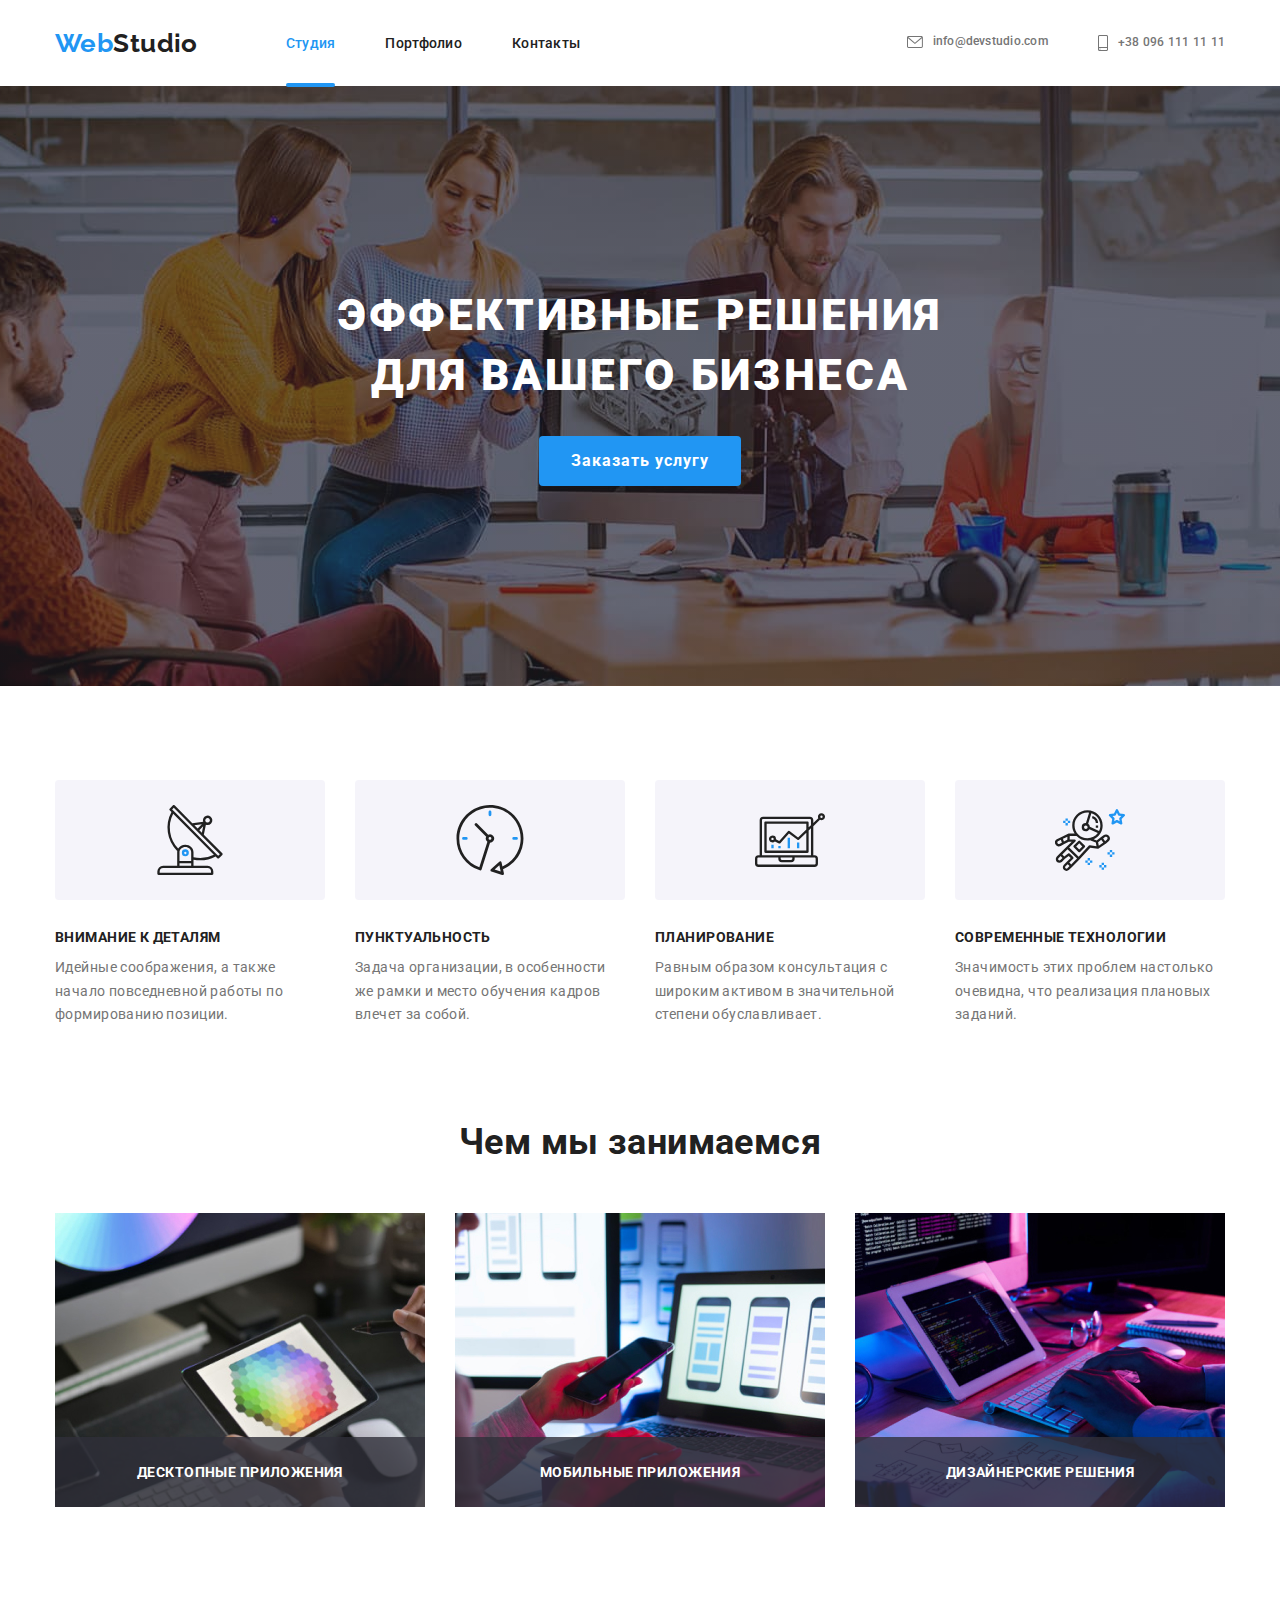
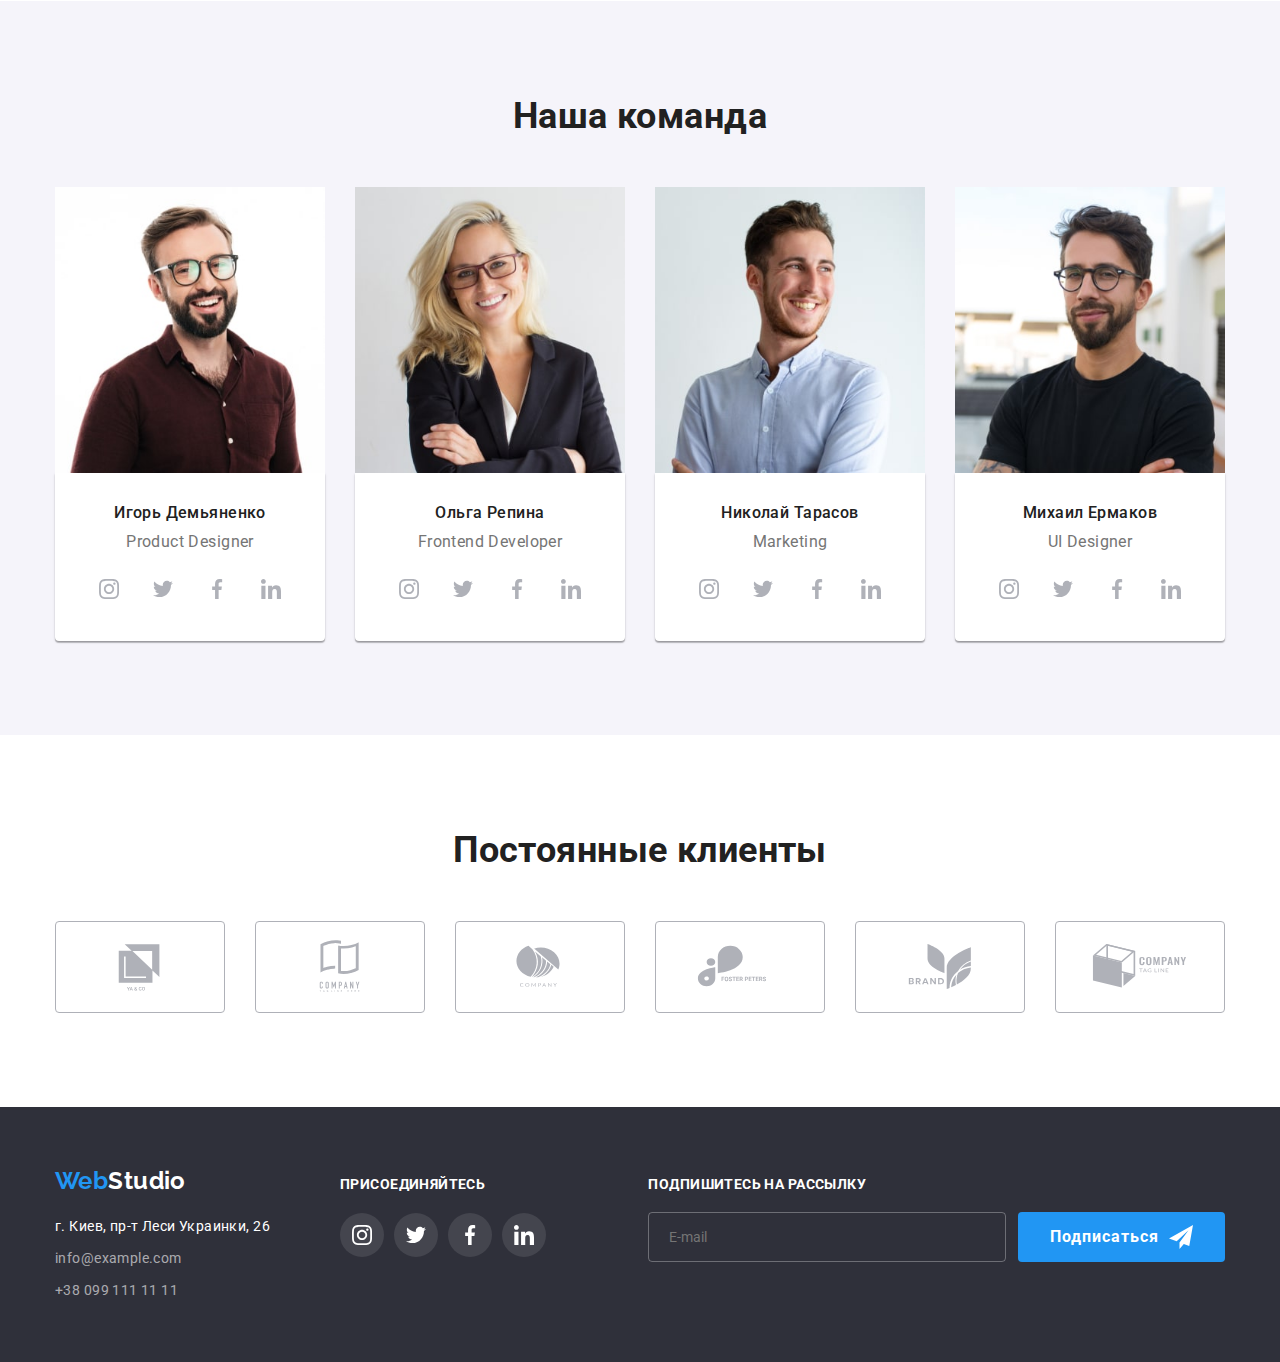
==== commit 7e9b06d5: "update" ====
--- a/index.html
+++ b/index.html
@@ -85,7 +85,7 @@
             <h1 class="hero__title">Эффективные решения для вашего бизнеса</h1>
             <button type="button" data-modal-open>Заказать услугу</button> 
             </div>
-        </section>!-- 
+        </section> 
         <!--Секция с особенностями-->
         <section class="features">
             <div class="container">
